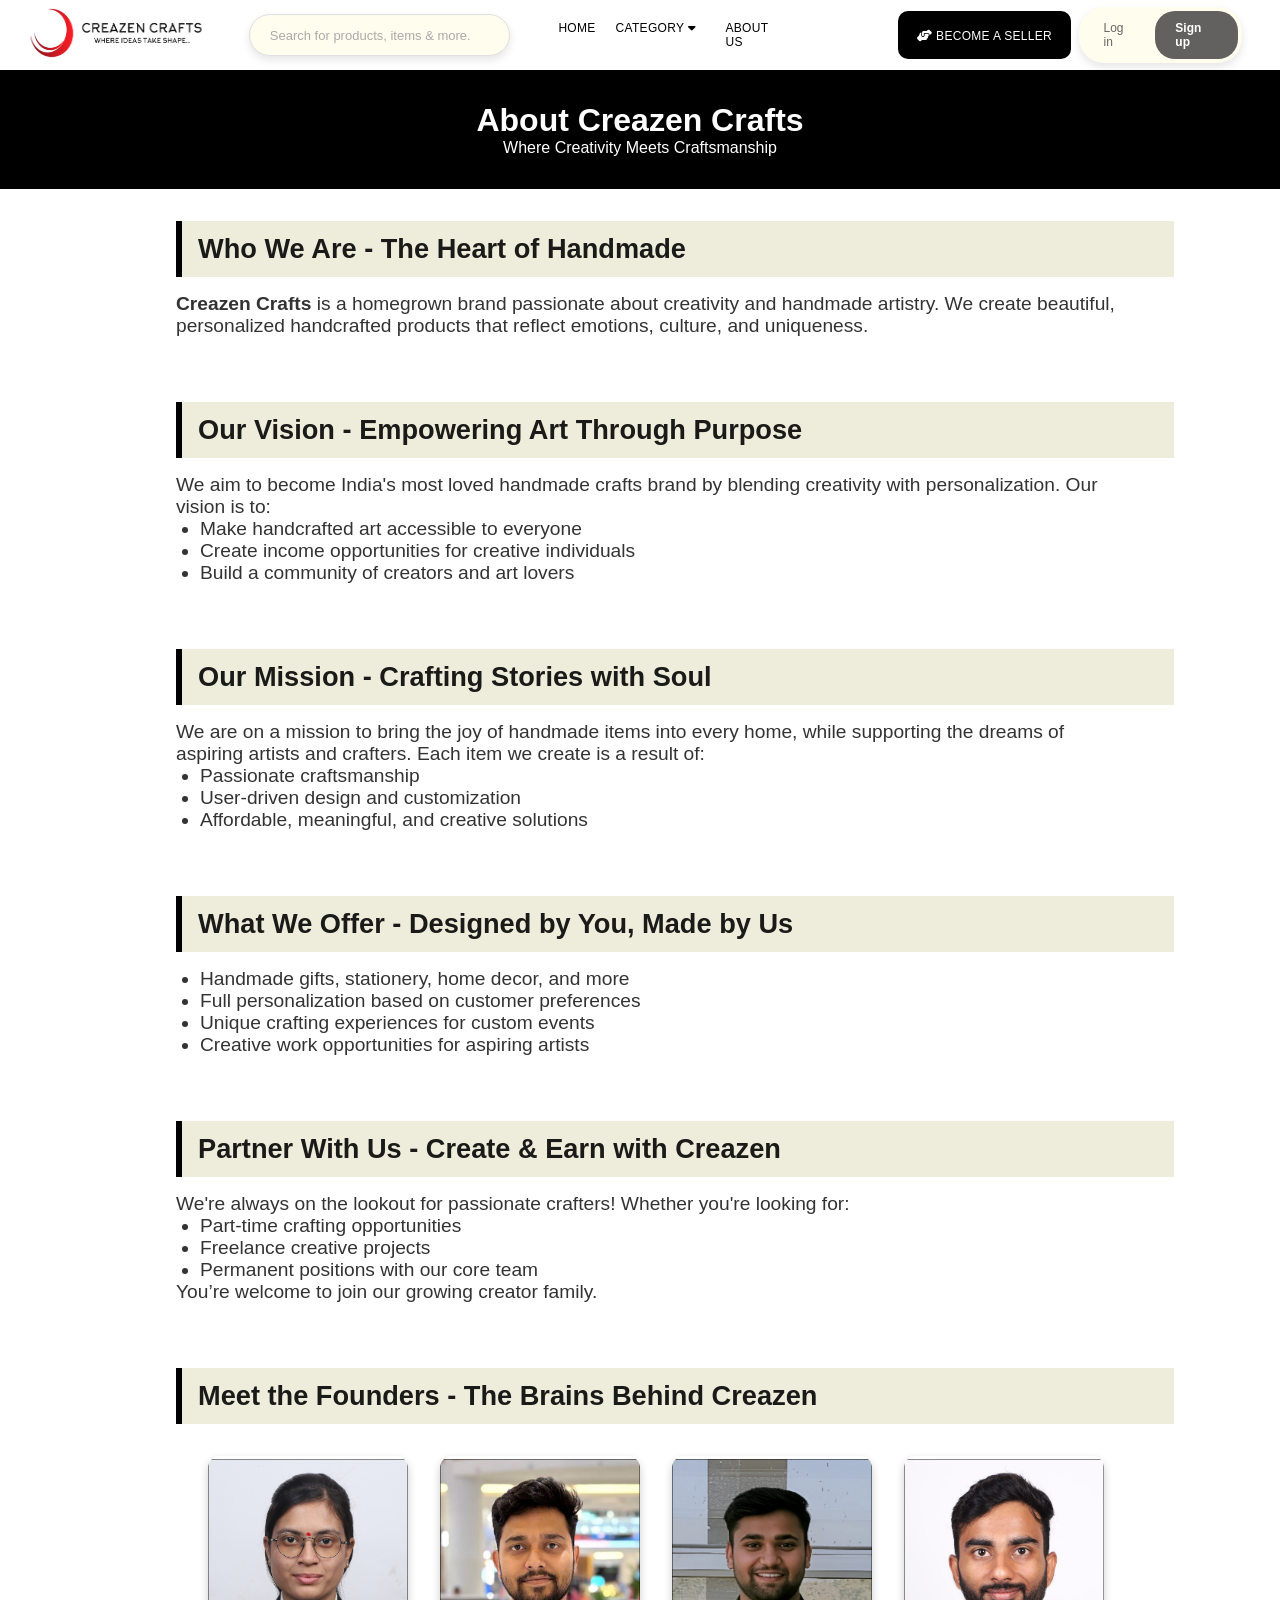
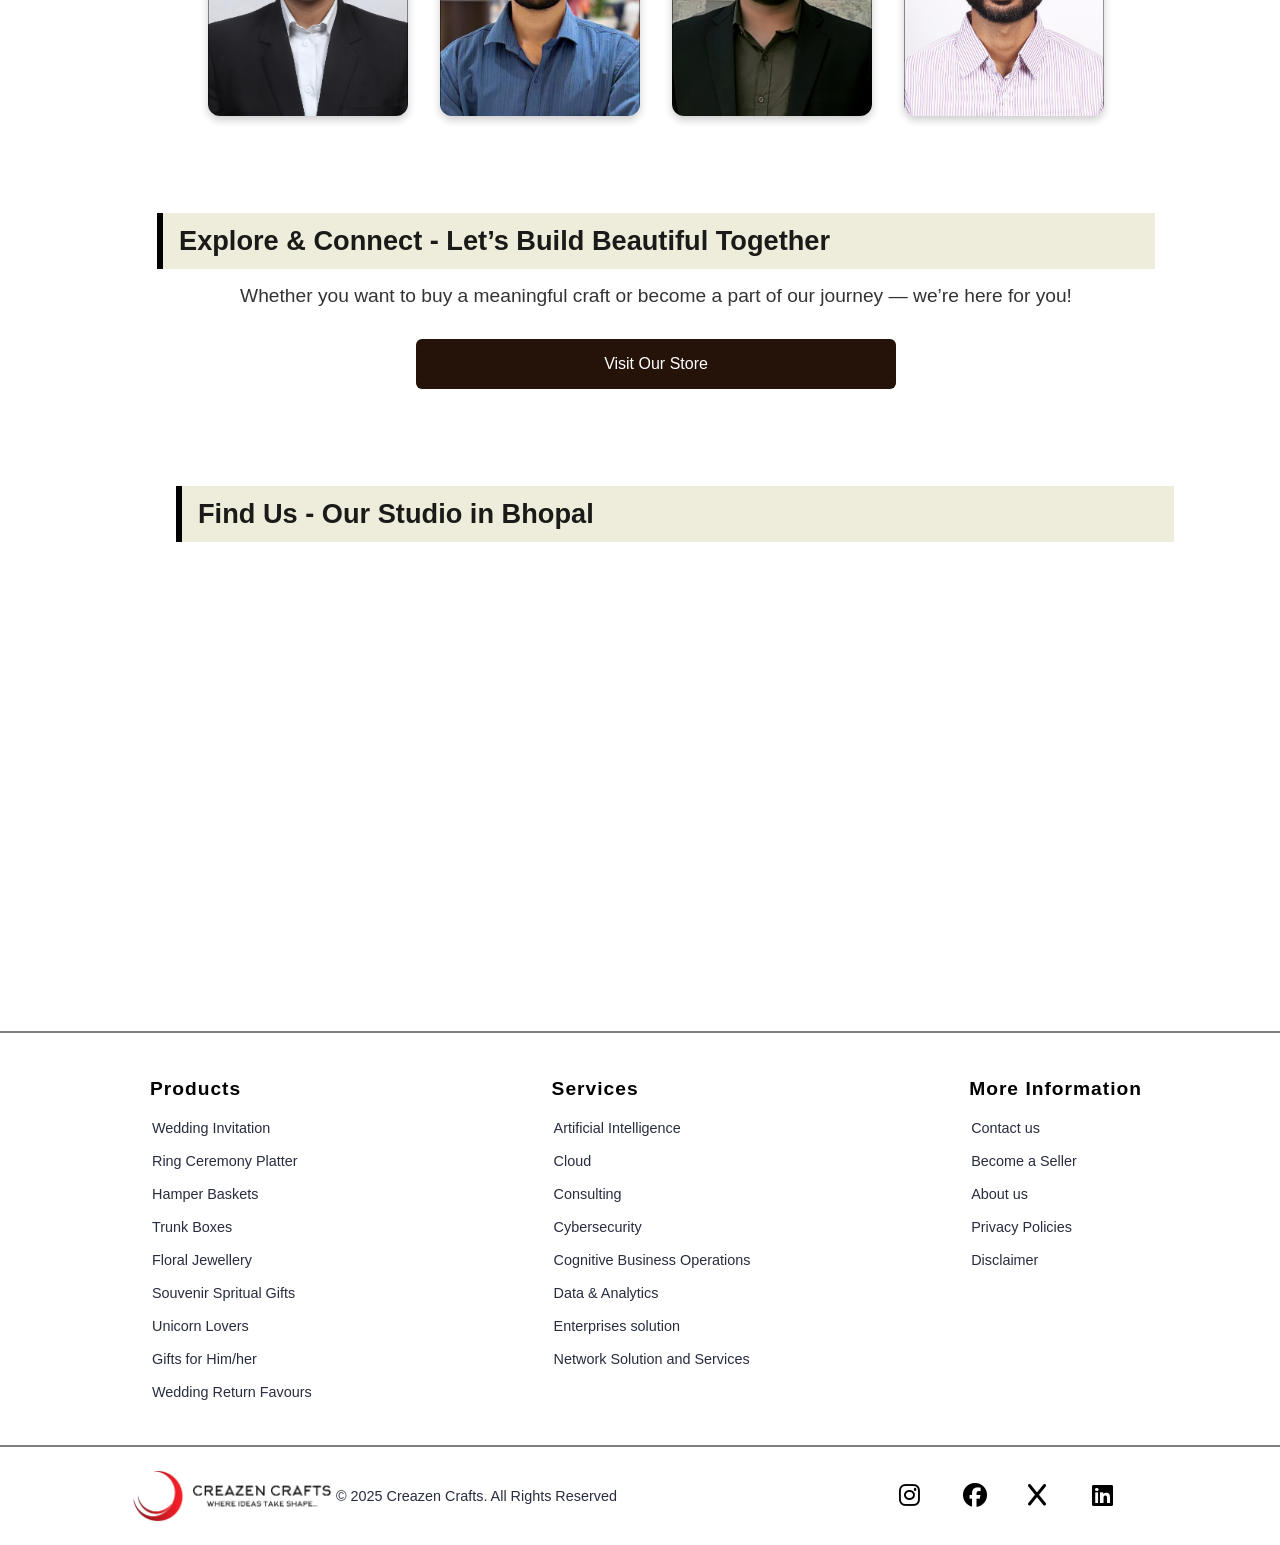
==== src/about-us.html @ 666686fa "footer-update-path-only" ====
<!DOCTYPE html>
<html lang="en">
  <head>
    <meta charset="UTF-8" />
    <meta name="viewport" content="width=device-width, initial-scale=1.0" />
    <title>About Us - Creazen Crafts</title>
    <link rel="icon" type="./image/x-icon"
      href="../assets/icons/favicon-main.ico" />

    <!-- Open-graph properties -->
    <meta property="og:url" content="https://creazencrafts.vercel.app/" />
    <meta property="og:type" content="website" />
    <meta property="og:title"
      content="A Universe of Colors, Textures, and Creativity!" />
    <meta property="og:description"
      content="Explore a world of creativity with Creazen Crafts! Discover unique handmade crafts, 
  DIY inspirations, and artistic designs that bring imagination to reality. Join us in crafting joy and creativity every day!" />
    <meta property="og:image" content="https://creazencrafts.vercel.app/assets/images/logos/creazen-parent-logo.png" />
    <meta property="og:image:width" content="200" />
    <meta property="og:image:height" content="200" />
    <!--End Open-graph properties -->

    <link rel="stylesheet" href="https://cdnjs.cloudflare.com/ajax/libs/font-awesome/6.7.1/css/all.min.css">

    <link rel="stylesheet" href="../assets/css/global.css">
    <link rel="stylesheet" href="../assets/css/index.css">
    <link rel="stylesheet" href="../assets/css/about.css">
  </head>
  <body>
    <header class="header-index">
      <nav>
          <div class="logo-seach">
              <div class="logo"><a href="../index.html"><img
                          src="../assets/images/logos/creazen-parent-logo.png"
                          alt="creazen-logo"></a> </div>
              <div class="search-bar-container">
                  <input type="text" class="search-input"
                      placeholder="Search for products, items & more...">
                  <button class="search-button">
                      <span class="search-icon"><i
                              class="fa fa-solid fa-magnifying-glass"></i></span>
                  </button>
              </div>
              <div class="menu">
                  <nav class="navbar">
                      <ul>
                          <li><a href="../index.html">Home</a></li>
                          <li class="dropdown">
                              <a href="#" class="category">
                                  Category
                                  <i class="fa-solid fa-caret-down c-down"></i>
                                  <i class="fa-solid fa-caret-up c-up"></i>
                              </a>
                              <div class="dropdown-menu">
                                  <a href="#">Wedding Invitation</a>
                                  <a href="#">Ring Ceremony Platter</a>
                                  <a href="#">Hamper Baskets</a>
                                  <a href="#">Trunk Boxes</a>
                                  <a href="#">Floral Jewellery</a>
                                  <a href="#">Souvenir Spiritual Gifts</a>
                                  <a href="#">Unicorn Lovers</a>
                                  <a href="#">Gifts for Him/Her</a>
                                  <a href="#">Wedding Return Favours</a>
                              </div>
                          </li>
                          <li><a href="../src/about-us.html" class="about-us">
                              About Us</a></li>
                      </ul>
                  </nav>                      
              </div>
          </div>
          <div class="seller-btn">
              <a href="./src/become-partner.html" class="become-seller"><i
                      class="fa-solid fa-handshake-angle"></i><span>
                      Become a Seller</span></a>
          </div>
          <!-- <div class="credential">
  <a href="./src/about.html" class="become-seller"><i class="fa-solid fa-user-tie fa-xl"></i>Account</a>
</div> -->
          <div class="toggle-container">
              <div class="toggle-bar">
                  <a href="./src/login.html" class="log-in">Log in</a>
                  <a href="./src/signup.html" class="sign-up active">Sign
                      up</a>
              </div>
          </div>
      </nav>
  </header>


    <div class="header-c">
      <h1>About Creazen Crafts</h1>
      <p>Where Creativity Meets Craftsmanship</p>
    </div>

    <section>
      <div class="content">
        <h2>Who We Are - The Heart of Handmade</h2>
        <p><strong>Creazen Crafts</strong> is a homegrown brand passionate about
          creativity and handmade artistry. We create beautiful, personalized
          handcrafted products that reflect emotions, culture, and
          uniqueness.</p>
      </div>
    </section>

    <section>
      <div class="content">
        <h2>Our Vision - Empowering Art Through Purpose</h2>
        <p>We aim to become India's most loved handmade crafts brand by blending
          creativity with personalization. Our vision is to:</p>
        <ul>
          <li>Make handcrafted art accessible to everyone</li>
          <li>Create income opportunities for creative individuals</li>
          <li>Build a community of creators and art lovers</li>
        </ul>
      </div>
    </section>

    <section>
      <div class="content">
        <h2>Our Mission - Crafting Stories with Soul</h2>
        <p>We are on a mission to bring the joy of handmade items into every
          home, while supporting the dreams of aspiring artists and crafters.
          Each item we create is a result of:</p>
        <ul>
          <li>Passionate craftsmanship</li>
          <li>User-driven design and customization</li>
          <li>Affordable, meaningful, and creative solutions</li>
        </ul>
      </div>
    </section>

    <section>
      <div class="content">
        <h2>What We Offer - Designed by You, Made by Us</h2>
        <ul>
          <li>Handmade gifts, stationery, home decor, and more</li>
          <li>Full personalization based on customer preferences</li>
          <li>Unique crafting experiences for custom events</li>
          <li>Creative work opportunities for aspiring artists</li>
        </ul>
      </div>
    </section>

    <section>
      <div class="content">
        <h2>Partner With Us - Create & Earn with Creazen</h2>
        <p>We're always on the lookout for passionate crafters! Whether you're
          looking for:</p>
        <ul>
          <li>Part-time crafting opportunities</li>
          <li>Freelance creative projects</li>
          <li>Permanent positions with our core team</li>
        </ul>
        <p>You’re welcome to join our growing creator family.</p>
      </div>
    </section>

    <section>
      <div class="content">
        <h2>Meet the Founders - The Brains Behind Creazen</h2>
        <div class="team">
          <div class="member">
            <img src="../assets/images/logos/owner-1.jpg" alt="Megha" />
            <div class="member-info">
              <h3>Megha Chourasiya</h3>
              <p>Founder & Creative Visionary</p>
            </div>
          </div>
          <div class="member">
            <img src="../assets/images/logos/owner-4.jpg" alt="Gourav" />
            <div class="member-info">
              <h3>Kumar Gourav</h3>
              <p>Marketing & Operations Head</p>
            </div>
          </div>
          <div class="member">
            <img src="../assets/images/logos/owner-3.jpg" alt="Harsh" />
            <div class="member-info">
              <h3>Harsh Kumar</h3>
              <p>Strategic Growth & Partnerships</p>
            </div>
          </div>
          <div class="member">
            <img src="../assets/images/logos/owner-2.jpg" alt="Krishna" />
            <div class="member-info">
              <h3>Krishna K. Gupta</h3>
              <p>Design & Aesthetic Expert</p>
            </div>
          </div>
        </div>
      </div>
    </section>

    <section>
      <div class="content cta">
        <h2>Explore & Connect - Let’s Build Beautiful Together</h2>
        <p>Whether you want to buy a meaningful craft or become a part of our
          journey — we’re here for you!</p>
        <button onclick="redirectToShop()">Visit Our Store</button>
      </div>
    </section>

    <section>
      <div class="content">
        <h2>Find Us - Our Studio in Bhopal</h2>
        <div class="map">
          <iframe
            src="https://www.google.com/maps/embed?pb=!1m18!1m12!1m3!1d7322.288269336392!2d77.41261508846478!3d23.25993310000001!2m3!1f0!2f0!3f0!3m2!1i1024!2i768!4f13.1!3m3!1m2!1s0x397c4267e84cfb3d%3A0x48d5f1f315c2283f!2sBhopal%2C%20Madhya%20Pradesh!5e0!3m2!1sen!2sin!4v1617171181077!5m2!1sen!2sin"
            allowfullscreen
            loading="lazy"
            referrerpolicy="no-referrer-when-downgrade"></iframe>
        </div>
      </div>
    </section>

    <!-- -------------Section:5-Footer----------- -->
    <!-- footer -->
    <footer id="Footer">
      <div id="footer-middle-line"></div>
      <div class="footer-container">
        <div class="footer-more-info-container">
          <div class="more-info-list-item">
            <h2>Products</h2>
            <ul>
              <a href="#">
                <li>Wedding Invitation</li>
              </a>
              <a href="#">
                <li>Ring Ceremony Platter</li>
              </a>
              <a href="#">
                <li>Hamper Baskets</li>
              </a>
              <a href="#">
                <li>Trunk Boxes</li>
              </a>
              <a href="#">
                <li>Floral Jewellery</li>
              </a>
              <a href="#">
                <li>Souvenir Spritual Gifts</li>
              </a>
              <a href="#">
                <li>Unicorn Lovers</li>
              </a>
              <a href="#">
                <li>Gifts for Him/her</li>
              </a>
              <a href="#">
                <li>Wedding Return Favours</li>
              </a>
            </ul>
          </div>

          <div class="more-info-list-item">
            <h2>Services</h2>
            <ul>
              <a href="#">
                <li>Artificial Intelligence</li>
              </a>
              <a href="#">
                <li>Cloud</li>
              </a>
              <a href="#">
                <li>Consulting</li>
              </a>
              <a href="#">
                <li>Cybersecurity</li>
              </a>
              <a href="#">
                <li>Cognitive Business Operations</li>
              </a>
              <a href="#">
                <li>Data &amp; Analytics</li>
              </a>
              <a href="#">
                <li>Enterprises solution</li>
              </a>
              <a href="#">
                <li>Network Solution and Services</li>
              </a>
            </ul>
          </div>

          <div class="more-info-list-item">
            <h2>More Information</h2>
            <ul>
              <a href="./contact.html">
                <li>Contact us</li>
              </a>
              <a href="./become-partner.html">
                <li>Become a Seller</li>
              </a>
              <a href="./about-us.html">
                <li>About us </li>
              </a>
              <a href="./policy.html">
                <li>Privacy Policies</li>
              </a>
              <a href="#">
                <li>Disclaimer</li>
              </a>
            </ul>
          </div>
        </div>

        <div id="footer-middle-line"></div>

        <div class="footer-last-container">
          <div class="footer-last-content">
            <img src="../assets/images/logos/creazen-parent-logo-whitebg.png">
            <p> ©️ 2025 Creazen Crafts. All Rights Reserved</p>
          </div>

          <div class="social-icon-container">
            <a href="#"><span><i
                  class="fa-brands fa-instagram fa-xl"></i></span></a>
            <a href="#"><span><i
                  class="fa-brands fa-facebook fa-xl"></i></span></a>
            <a href="#"><span><i class="fa-brands fa-x fa-xl"></i></span></a>
            <a href="#"><span><i
                  class="fa-brands fa-linkedin fa-xl"></i></span></a>
          </div>
        </div>
      </div>
    </footer>

    <script src="../assets/js/index.js"></script>
    <script>
    document.getElementById('year').textContent = new Date().getFullYear();
    function redirectToShop() {
      alert("Redirecting to Creazen Crafts Store...");
      window.location.href = "https://creazencrafts.vercel.app/"; // Replace with real store link
    }
  </script>
  </body>
</html>
---- assets/css/global.css ----
/* ---------------------------------------------Footer-------------------------------------------------------- */

.footer-container {
  max-width: 100vw;
  background-color: white;
  display: flex;
  justify-content: center;
  align-items: center;
  flex-direction: column;
  font-family: Arial, sans-serif;
}

#footer-middle-line {
  min-width: 100%;
  height: 2px;
  background-color: gray;
  margin: 20px 0px;
}

.footer-more-info-container {
  margin: 25px 0;
  width: 80%;

  display: flex;
  align-items: baseline;
  justify-content: space-between;
  flex-wrap: wrap;
  font-family: Arial, sans-serif;
}

.more-info-list-item {
  min-width: 20%;
  color: black;
}

.more-info-list-item h2 {
  font-size: 1.2rem;
  letter-spacing: 1px;
}

.more-info-list-item ul {
  margin-top: 20px;
}

.more-info-list-item ul a {
  text-decoration: none;
}

.more-info-list-item ul li {
  list-style: none;
  font-size: 0.9rem;
  font-weight: 400;
  margin-top: 17px;
  color: #282c3f;
  cursor: pointer;
}

.footer-last-container {
  width: 80%;
  display: flex;
  align-items: center;
  justify-content: space-between;
  margin-bottom: 20px;
  flex-wrap: wrap;

}

.footer-last-content {
  min-width: 45%;
  display: flex;
  align-items: center;
  justify-content: space-between;

}

.footer-last-container img {
  width: 208px;
}

.footer-last-content p {
  color: #282c3f;
  font-size: 0.9rem;
  font-family: "Roboto", sans-serif;
  font-weight: 200;
  font-style: normal;

}

.footer-social-media-container a {
  text-decoration: none;
  color: #282c3f;
}

.social-icon-container span i {
  margin-right: 30px;
  width: 30px;
  color: black;
  cursor: pointer;
  transition: filter 0.1s ease-in;
}

.social-icon-container span img:hover {
  filter: drop-shadow(0px 0px 10px #282c3f);
}


/* --------Footer-End---------- */
---- assets/css/index.css ----
*{
  margin: 0;
  padding: 0;
}
body {
  background: #fff;
  font-family: Arial, sans-serif;
}

/* -----------------------------------header-------------------------------- */
.header-index{
  position:sticky;
  top: 0;
  left: 0;
  width: 100%;
  height:70px;
  box-shadow: 0 0 5px 0 rgba(0,0,0,.251);
  z-index: 90;
  background-color: white;
  display: flex;
  justify-content: center;
  align-items: center;
}
/* -------nav-bar---------- */
.header-index nav{
  margin: 0 2%;
  width: 99%;
  height: 80%;
  display: flex;
  justify-content: space-around;
  align-items: center;
}
.logo-seach{
  width: 85%;
  display: flex;
  align-items: center;
  justify-content:start;
  flex-direction:row;
  column-gap: 5%;
}

.logo img{
  height: 58px;
  width: 180px;
  cursor: pointer;
}

/* --------------search-bar------------- */
.search-bar-container {
  display: flex;
  align-items: center;
  overflow: hidden;
  background-color: #fffded;
  border: 1px solid #e0e0e0;
  border-radius: 25px;
  width: 30%;
  box-shadow: 0 4px 8px rgba(0, 0, 0, 0.1);
}
.search-bar-container:hover {
  box-shadow: 2px 2px 7px #9a9a9a;
}

.search-input {
  flex: 1;
  border: none;
  outline: none;
  font-size: 16px;
  color: #333;
  background: transparent;
  padding: 5px 40px 5px 20px;

}

.search-input::placeholder {
  color: #aaa;
  font-size: 13px;
}

.search-button {
  background-color: #827f7e;
  border: none;
  border-radius: 50%;
  width: 40px;
  height: 40px;
  display: flex;
  justify-content: center;
  align-items: center;
  cursor: pointer;
  transition: background-color 0.3s;
}
.search-button:hover {
  background-color: #e04e52;
}

.search-icon {
  color: #fff;
  font-size: 14px;
}

/* -----header-menu---- */
.menu{
  width: 30%;
  display: flex;
  justify-content: center;
  align-items: center;
  flex-direction:row;
  column-gap: 30px;
}
.menu a{
  font-size: 12px;
  font-weight: 500;
  letter-spacing: -1%;
  text-transform: uppercase;
  letter-spacing: 0.3px;
  cursor: pointer;
  padding: 27px 0;
  text-decoration: none;
  color: #282c3f;
}
.menu a:hover{
  color: #e04e52;
  border-bottom: 4px solid #f54e77 ;
} 
.menu div:hover{
  color: #e04e52;
  border-bottom: 4px solid #f54e77 ;
} 
/* -----------------menu-catagory------------- */
.menu div{
  font-size: 14px;
  font-weight: 500;
  letter-spacing: -1%;
  text-transform: uppercase;
  letter-spacing: 0.3px;
  cursor: pointer;
  padding: 27px 0;
  text-decoration: none;
  color: #282c3f;
}
.c-up{
  opacity: 0;
}
.category:hover{
  .c-down{
    display: none;
    opacity: 0;
  }
  .c-up{
    opacity: 1;
  }
}


/* -----------------drop-down-menu: (category)------------ */


.navbar ul {
  list-style: none;
  margin: 0;
  padding: 0;
  display: flex;
}

.navbar ul li {
  position: relative;
  margin-right: 20px;
}

.navbar ul li a {
  text-decoration: none;
  color: rgb(0, 0, 0);
  display: block;
}
.navbar ul li a {
  text-decoration: none;
  color: rgb(0, 0, 0);
}
.dropdown-menu {
  position: absolute;
  top: calc(100%+1%); /* 5% below navbar */
  left: 0;
  background-color: rgba(252, 249, 249, 0.836);
  padding: 10px 0;
  border-radius: 15px;
  box-shadow: 0px 4px 6px rgba(236, 144, 144, 0.705);
  opacity: 0;
  visibility: hidden;
  transition: opacity 0.3s ease, transform 0.3s ease;
  transform: translateY(10px);
  min-width: 250px;
}

.dropdown-menu a {
  display: block;
  color: white;
  padding: 10px 20px;
  white-space: nowrap;
  transition: background 0.3s ease;
}

.dropdown-menu a:hover {
  background-color: rgba(223, 223, 223, 0.1);
  border-bottom: none;
}

.dropdown:hover .dropdown-menu {
  opacity: 1;
  visibility: visible;
  transform: translateY(0);
}


/* ----------header-seller-btn-------- */
.seller-btn{
  width: 198px;
  padding: 15px 5px;
  margin: 0 8px;
  height: 33%;
  overflow: hidden;
  text-align: center;
  background-color: black;
  border-radius: 10px;
  column-gap: 0cap;
  transition: background-color 0.3s;
}
.seller-btn a{
  overflow: hidden;
  font-size: 12px;
  font-weight: 500;
  letter-spacing: 0.3px;
  text-transform: uppercase;
  cursor: pointer;
  padding: 27px 0;
  text-decoration: none;
  color: white;
  
  -webkit-transform: perspective(1px) translateZ(0);
  transform: perspective(2px) translateZ(0);
  -webkit-transition-duration: 0.3s;
  transition-duration: 0.3s;
  -webkit-transition-property: transform;
  transition-property: transform;
}
.seller-btn:hover, .seller-btn:focus, .seller-btn:active {
  background-color: #e04e52;
  -webkit-transform: scale(0.8);
  transform: scale(0.9);
}


/* ---------profile-credenials-------- */
/* .credential{
  width: 10%;
  display: flex;
  column-gap: 0px;
}
.credential a{
  font-size: 14px;
  font-weight: 500;
  letter-spacing: 0.3px;
  text-transform: uppercase;
  cursor: pointer;
  padding: 27px 0;
  text-decoration: none;
  color: #282c3f;
}
.credential a:hover{
  color: #e04e52;
  border-bottom: 4px solid #f54e77 ;
} */

/* ----------login/signup--------- */

.toggle-container {
  width: 16%;
  display: flex;
  justify-content: center;
  align-items: center;
  padding: 0px 0;
  margin-right: 1%;
}

.toggle-bar {
  display: flex;
  align-items: center;
  background-color: #fffded;
  border-radius: 25px;
  padding: 4px;
  box-shadow: 0 4px 8px rgba(0, 0, 0, 0.1);
}

.toggle-bar a {
  text-decoration: none;
  font-size: 12px;
  padding: 10px 20px;
  border-radius: 20px;
  transition: all 0.8s ease;
}

.log-in, .sign-up {
  color: #666;
  font-weight: 500;
}

.log-in.active, .sign-up.active {
  background-color: #636160;
  color: white;
  font-weight: 600;

}

/* Hover effect only for the active button */
.toggle-bar a.active:hover {
  background-color: #e04e52; /* Darker purple on hover for active state */
  color: white;
}

/* Remove hover effect for inactive buttons */
.toggle-bar a:not(.active):hover {
  color: #1b1b1b; /* No change for inactive buttons on hover */
  cursor: default; /* Optional: Change cursor to indicate no hover effect */
}

/* ----------Header-End----------- */


/* -----------------------------Section-1: --------------------------------------- */
.hero-banner-grid{
  margin: 0 0;
}
.swiper {
  width: 100%;
  height: 100%;
}
.swiper-slide {
  text-align: center;
  font-size: 18px;
  background: #fff;
  display: flex;
  justify-content: center;
  align-items: center;
}
.swiper-slide img {
  display: block;
  width: 100%;
  height: 100%;
  object-fit: cover;
}

/* ----------------------------Section-2: Video-Grid------------------------------ */

.video-section {
  margin-top: 0.1%;
  display: flex;
  flex-direction: column;
  justify-content: center;
  background-color: #f0f0f0;
}

.video-container {
  display: grid;
  grid-template-columns: repeat(2, 1fr);
  grid-gap: 0;
}

.video-wrapper {
  position: relative;
  width: 100%;
  height: 500px;
  overflow: hidden;
  transition: opacity .2s ease-in;
}

.video {
  width: 100%;
  height: 100%;
  object-fit: cover;
}

.overlay {
  width: 100%;
  height: 100%;
  position: absolute;
  display: flex;
  align-items: center;
  justify-content: center;
  flex-direction: column;
  z-index: 1;
  top: 0;
  gap: 20px;
  text-align: center;
}

.overlay .overlay-text {
  width: 60%;
  height: 0px;
  font-size: 1.4rem;
  color: white;
  letter-spacing: 1px;
  overflow: hidden;
  font-weight: 100;
  opacity: 0;
  margin-top: 5px;
  filter: drop-shadow(1px 1px 3px black);
  transition: height 0.25s ease-in, opacity 0.8s ease-in;
}

.overlay:hover .overlay-text {
  height: 100px;
  opacity: 1;
}

.overlay h1 {
  font-size: 2.8rem;
  color: white;
  font-family: 'Arial', sans-serif;
  padding-top: 60px;

  width: 70%;
  filter: drop-shadow(1px 1px 3px black);
}

.video-wrapper:nth-child(1) .overlay {
  background-color: rgba(5, 5, 5, 0.600);
}

.video-wrapper:nth-child(2) .overlay {
  background-color: rgba(5, 5, 5, 0.600);
}

.video-wrapper:nth-child(3) .overlay {
  background-color: rgba(5, 5, 5, 0.600);
}

.video-wrapper:nth-child(4) .overlay {
  background-color: rgba(5, 5, 5, 0.600);
}







/* ------------------------------Section-3: ------------------------------------- */


/* ------------------------------Section-4: Services--------  -------------------- */
.service-container {
  max-width: 100vw;
  max-height: auto;
  background-color: white;
  display: flex;
  align-items: center;
  justify-content: center;
  flex-direction: column;
  padding: 10px 20px;
}

.services-heading {
  padding: 20px 0px;
  width: 85%;
  display: flex;
  align-items: baseline;
  flex-direction: column;
  gap: 20px;
}

.service-container h1 {
  font-size: 2rem;
  color: black;
}

.service-container h2 {
  font-size: 1.3rem;
  color: rgb(0, 0, 0);
  font-weight: 500;
}

.service-container-content {
  width: 85%;
  margin: 30px auto;
  display: flex;
  align-items: center;
  justify-content: space-between;
  flex-wrap: wrap;
  row-gap: 50px;
  cursor: pointer;
}

.service-img-container {
  width: 270px;
  height: auto;
  position: relative;
  overflow: hidden;
  border-radius: 15px;
}

.service-img-container:hover img {
  transform: scale(1.2);
}

.service-img-container img {
  width: 100%;
  transition: transform 0.3s ease;
}

.service-overlay {
  width: 100%;
  height: 100%;
  position: absolute;
  z-index: 1;
  top: 0;
  display: flex;
  align-items: flex-end;
  font-size: 1.5rem;
  color: white;
  background: linear-gradient(rgba(39, 39, 39, 0.59), rgba(58, 58, 58, 0.47), rgba(0, 0, 0, 0.649), rgba(0, 0, 0, 0.805));
}

.service-img-container:hover .service-overlay {
  background: linear-gradient(rgba(39, 39, 39, 0.33), rgba(58, 58, 58, 0.204), rgba(0, 0, 0, 0.29), rgba(0, 0, 0, 0.323));
}

.service-overlay p {
  margin: 20px 20px;
}

















/* --------------------------Section: 6 -Banner---------------------------------- */

.banner-section {
  position: relative;
  width: 100%;
  height: 60vh;
  background-image: url('../images/page-imgages/12246.jpg');
  /* replace with your image path */
  background-size: cover;
  background-position: center;
  display: flex;
  align-items: center;
  justify-content: flex-start;
  color: white;
  text-align: left;
}

.banner-content {
  width: 100%;
  height: 100%;
  display: flex;
  align-items: flex-start;
  flex-direction: column;
  justify-content: center;
  padding-left: 60px;
  background: linear-gradient(100deg, black, rgba(0, 0, 0, 0.67), rgba(0, 0, 0, 0), rgba(0, 0, 0, 0));
}

.banner-content h1 {
  width: 36%;
  font-size: 2.4rem;
  margin-bottom: 30px;
}

.banner-content p {
  width: 50%;
  font-size: 1.5rem;
  margin-bottom: 30px;
  font-weight: 100;

}

.banner-content .btn {
  padding: 10px 20px;
  font-size: 0.9em;
  color: black;
  background-color: white;
  border: none;
  border-radius: 25px;
  text-transform: uppercase;
  cursor: pointer;
  transition: background-color 0.4s ease, transform 0.3s ease;
  display: inline-block;
}

.banner-content .btn:active {
  background-color: transparent;
  transform: scale(1.1);
  outline: 2px solid white;
  color: white;
}

.banner-content .btn:after {
  content: ' ➔';
  margin-left: 10px;
  transition: margin-left 0.3s ease;
}

.banner-content .btn:active:after {
  margin-left: 20px;
}


/* -----------------------Section:-Footer (in global.css)-------------------------- */
---- assets/css/about.css ----
*{
  margin: 0;
  padding: 0;
}

body {
  font-family: Arial, sans-serif;
  background-color: white;
  color: #333;
}

.header-c {
  background-color: #000000;
  padding: 2rem 1rem;
  color: white;
  text-align: center;
  animation: fadeInDown 1s ease;
}

section {
  width: 100%;
  padding: 2rem 1rem;
  background-color: rgb(255, 255, 255);
  border-bottom: 1px solid #ffffff;
  animation: fadeInUp 1s ease;
}

.content {
  max-width: 960px;
  margin: auto;
}

.content p {
  font-size: 1.2rem;
}

section h2 {
  width: 100%;
  background-color: #d8d4ab6c;
  color: #000000e3;
  padding: 0.75rem 1rem;
  border-left: 6px solid #000000;
  font-size: 1.7rem;
  margin-bottom: 1rem;
}

ul {
  margin-left: 1.5rem;
  font-size: 1.2rem;
}

.team {
  display: flex;
  gap: 2rem;
  flex-wrap: wrap;
  justify-content: center;
  margin-top: 2rem;
}

.member {
  position: relative;
  flex: 1 1 200px;
  max-width: 200px;
  height: 260px;
  border-radius: 12px;
  overflow: hidden;
  box-shadow: 0 4px 8px rgba(0, 0, 0, 0.2);
  transition: transform 0.3s ease;
}

.member:hover {
  transform: scale(1.05);
}

.member img {
  padding-top: 3.2px;
  width: 100%;
  height: 99%;
  object-fit: fit;
}

.member-info {
  position: absolute;
  bottom: 0;
  width: 100%;
  background: rgba(0, 0, 0, 0.75);
  color: white;
  text-align: center;
  padding: 0.5rem 0;
  opacity: 0;
  transition: opacity 0.3s ease;
}
.member-info p {
  font-size: 0.75rem;
}

.member:hover .member-info {
  opacity: 1;
}

.cta {
  margin-top: 2rem;
  display: flex;
  flex-direction: column;
  align-items: center;
  justify-content: center;
}

.cta button {
  width: 50%;
  background-color: #251209;
  color: white;
  padding: 1rem 1rem;
  border: none;
  border-radius: 6px;
  font-size: 1rem;
  margin:2rem ;
  cursor: pointer;
  transition: background 0.3s ease;
}

.cta button:hover {
  background-color: #d4676b;
}


.map {
  margin-top: 2rem;
  border-radius: 12px;
  overflow: hidden;
}

iframe {
  width: 100%;
  height: 400px;
  border: 0;
}

/* Animations */
@keyframes fadeInDown {
  from {
    opacity: 0;
    transform: translateY(-30px);
  }
  to {
    opacity: 1;
    transform: translateY(0);
  }
}

@keyframes fadeInUp {
  from {
    opacity: 0;
    transform: translateY(30px);
  }
  to {
    opacity: 1;
    transform: translateY(0);
  }
}

@media (max-width: 600px) {
  .team {
    flex-direction: column;
    align-items: center;
  }
}


/* --------footer--------- */
.more-info-list-item h2 {
  margin-left: 22px;
}
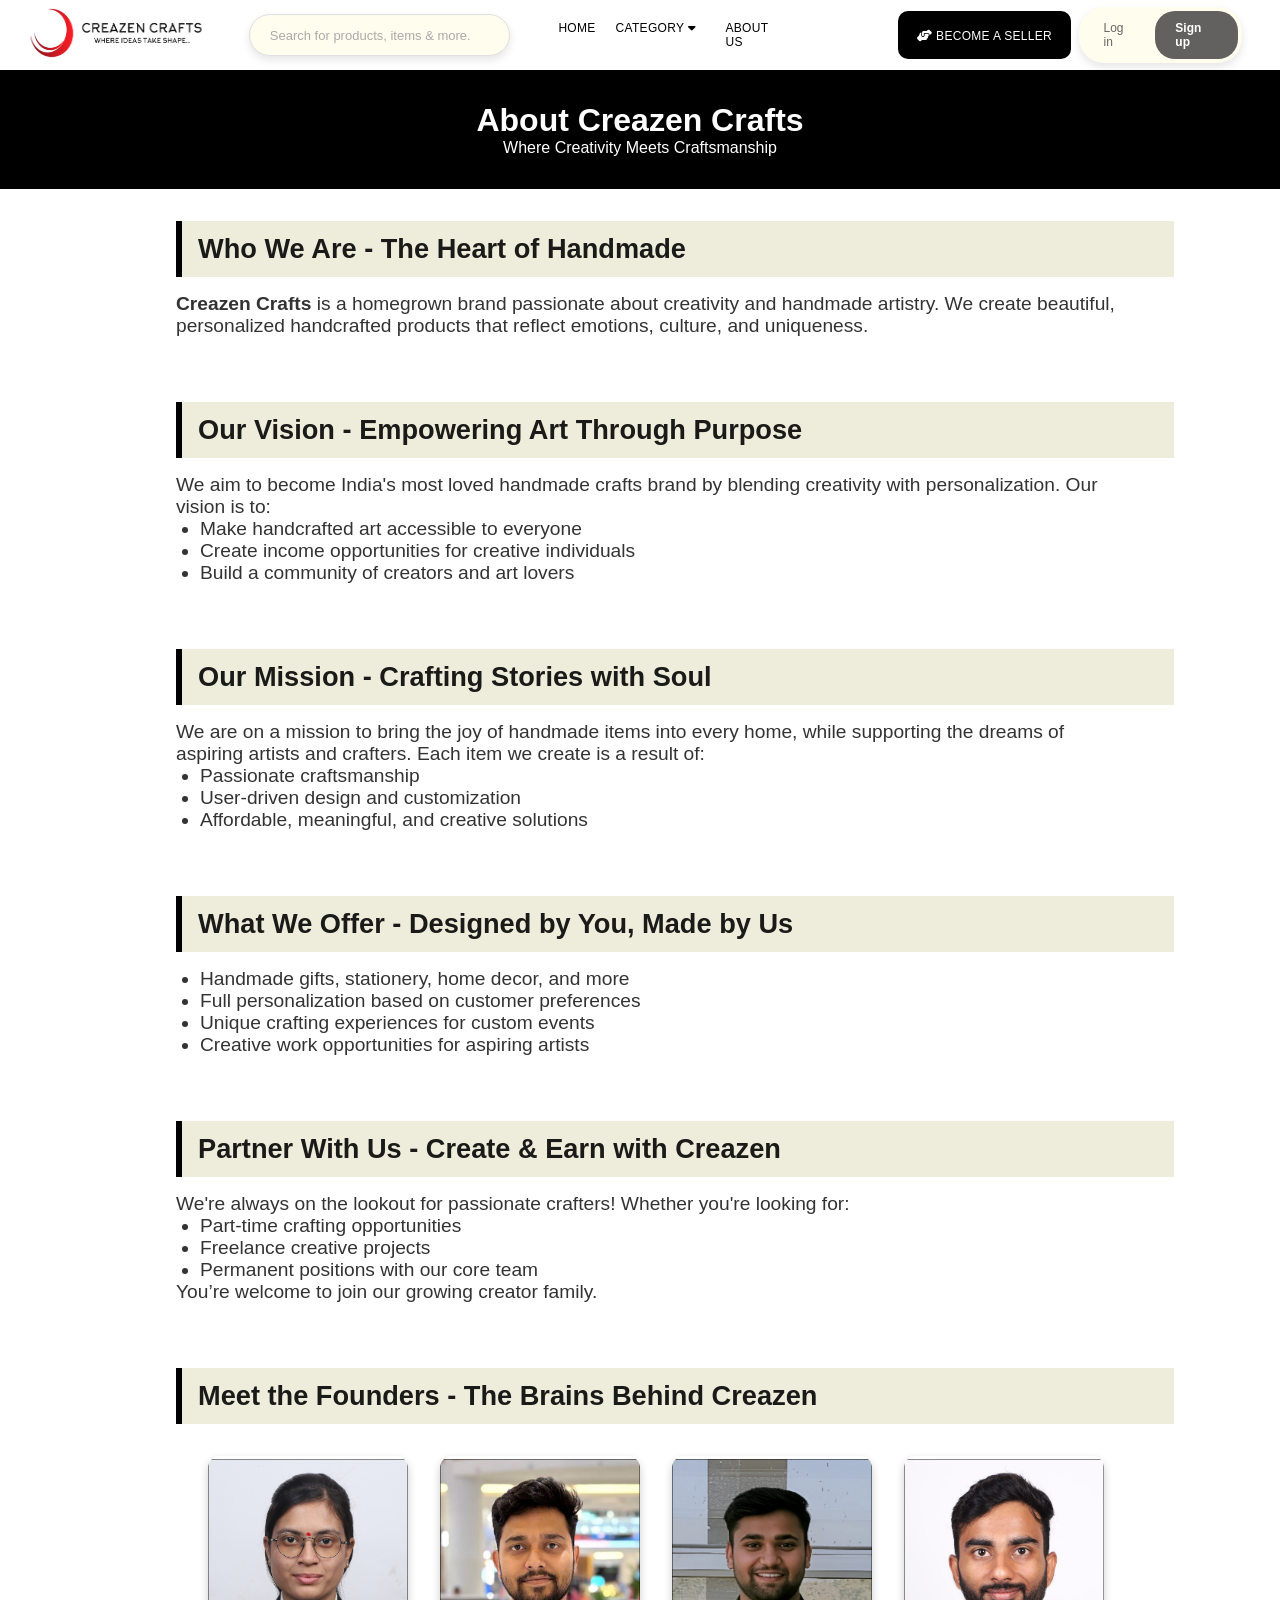
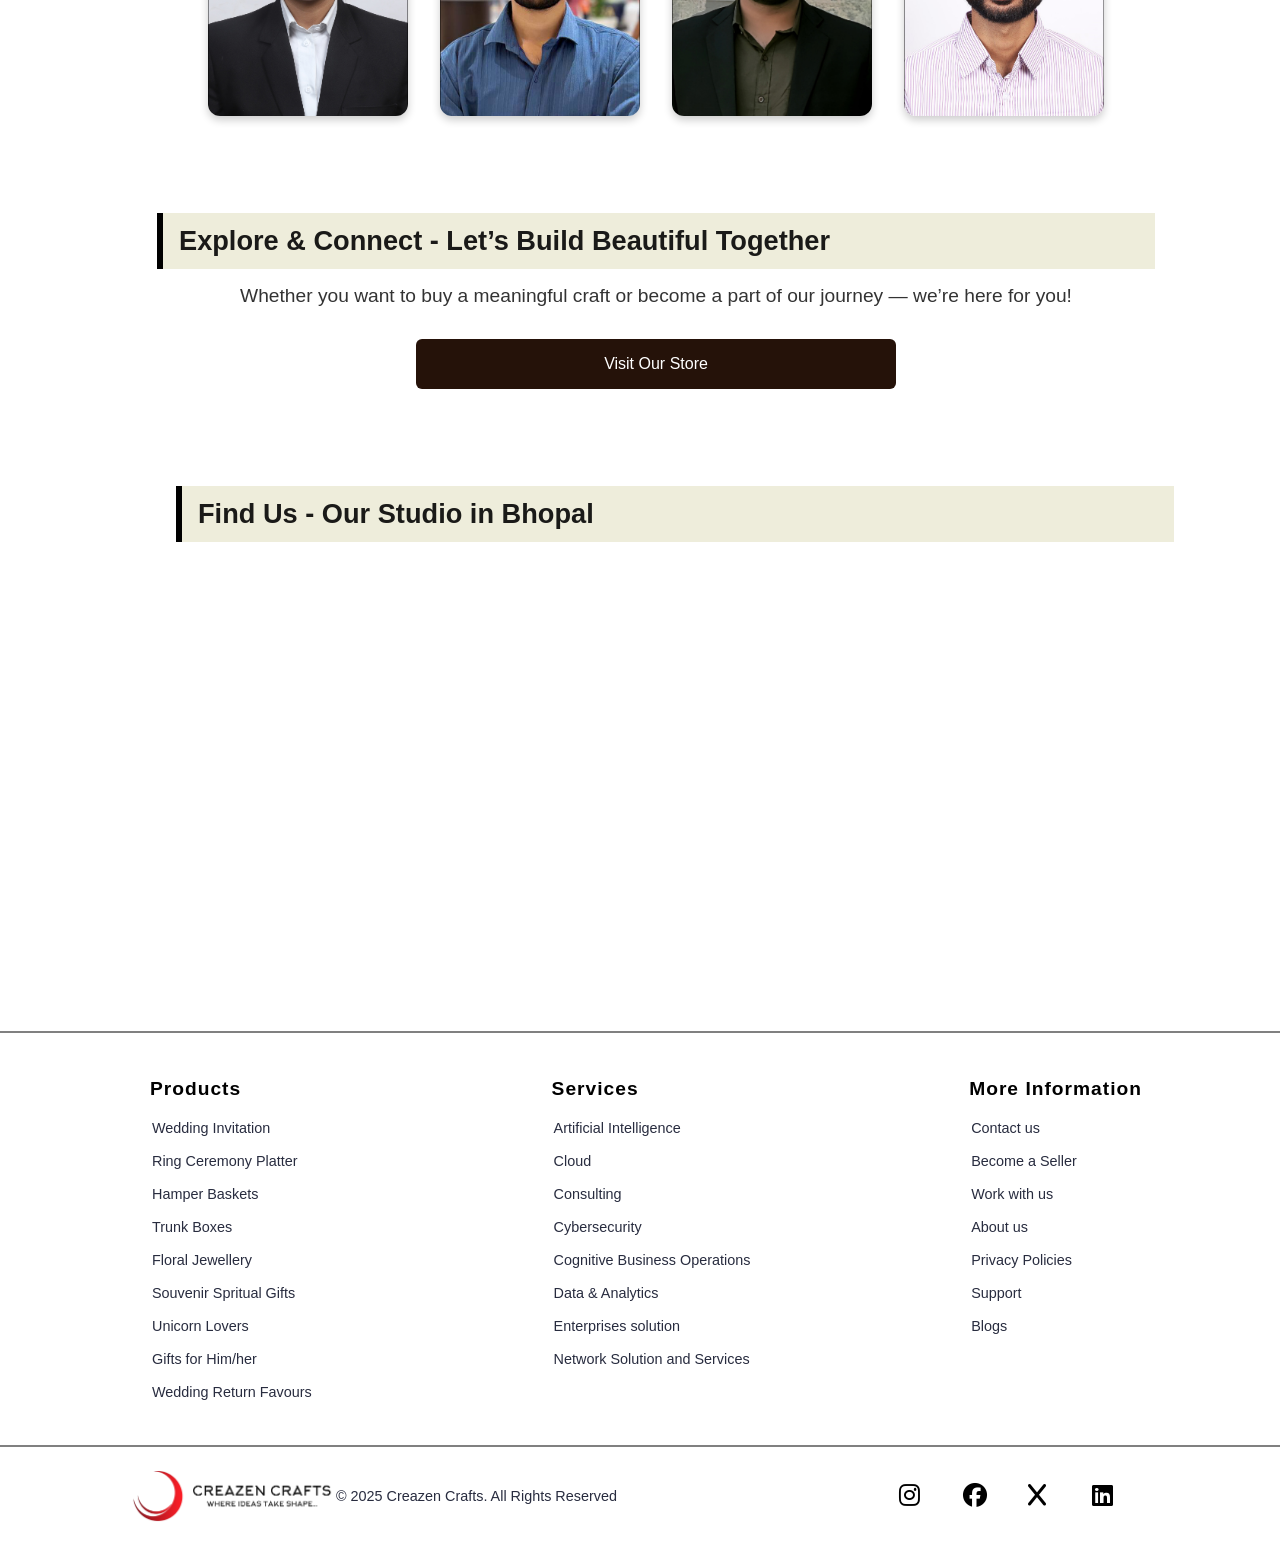
==== commit aea34584: "base-dev-meghna" ====
--- a/src/about-us.html
+++ b/src/about-us.html
@@ -286,23 +286,29 @@
           <div class="more-info-list-item">
             <h2>More Information</h2>
             <ul>
-              <a href="./contact.html">
-                <li>Contact us</li>
-              </a>
-              <a href="./become-partner.html">
-                <li>Become a Seller</li>
-              </a>
-              <a href="./about-us.html">
-                <li>About us </li>
-              </a>
-              <a href="./policy.html">
-                <li>Privacy Policies</li>
-              </a>
-              <a href="#">
-                <li>Disclaimer</li>
-              </a>
+                <a href="./src/contact.html">
+                    <li>Contact us</li>
+                </a>
+                <a href="./src/become-partner.html">
+                    <li>Become a Seller</li>
+                </a>
+                <a href="./src/career-with-creazen.html">
+                    <li>Work with us</li>
+                </a>
+                <a href="./src/about-us.html">
+                    <li>About us </li>
+                </a>
+                <a href="./src/policy.html">
+                    <li>Privacy Policies</li>
+                </a>
+                <a href="mailto: creazen@gmail.com">
+                    <li>Support</li>
+                </a>
+                <a href="#">
+                    <li>Blogs</li>
+                </a>
             </ul>
-          </div>
+        </div>
         </div>
 
         <div id="footer-middle-line"></div>
--- a/assets/css/index.css
+++ b/assets/css/index.css
@@ -513,7 +513,7 @@
   top: 0;
   display: flex;
   align-items: flex-end;
-  font-size: 1.5rem;
+  font-size: 1.2rem;
   color: white;
   background: linear-gradient(rgba(39, 39, 39, 0.59), rgba(58, 58, 58, 0.47), rgba(0, 0, 0, 0.649), rgba(0, 0, 0, 0.805));
 }
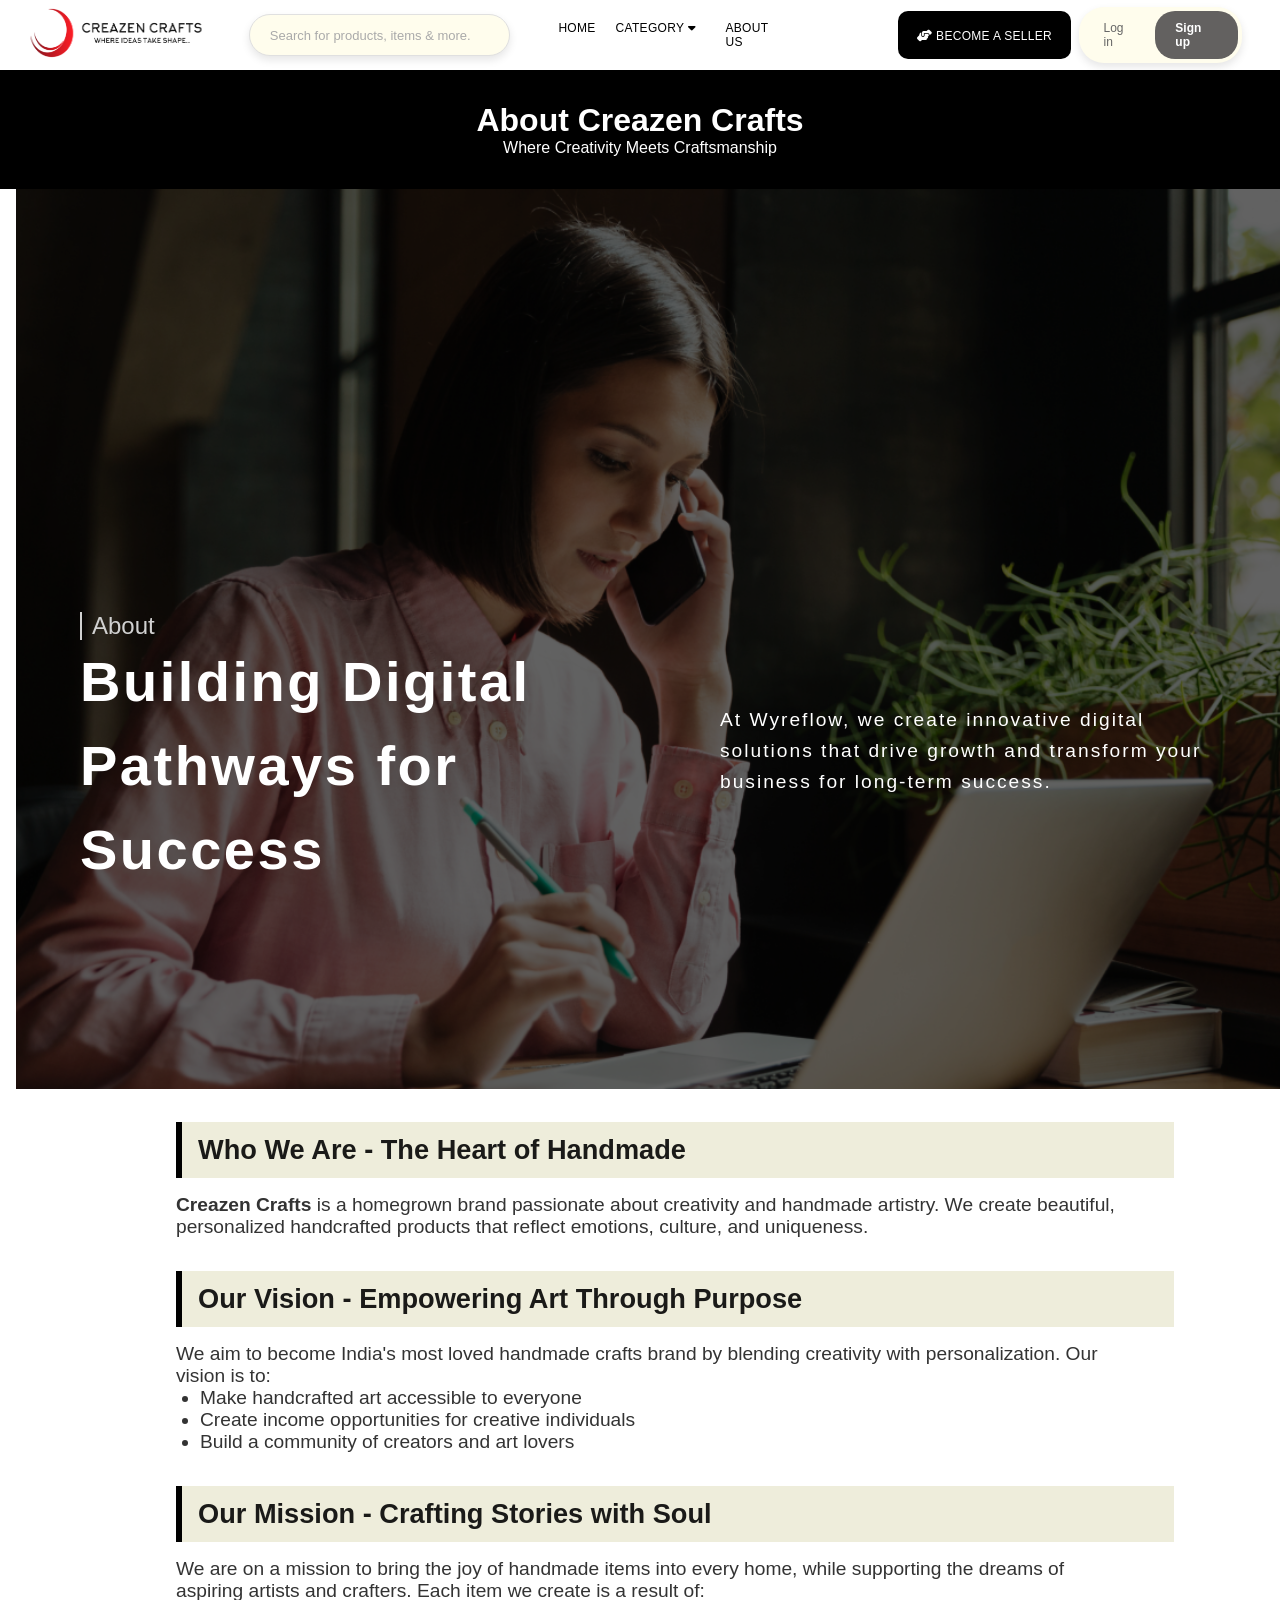
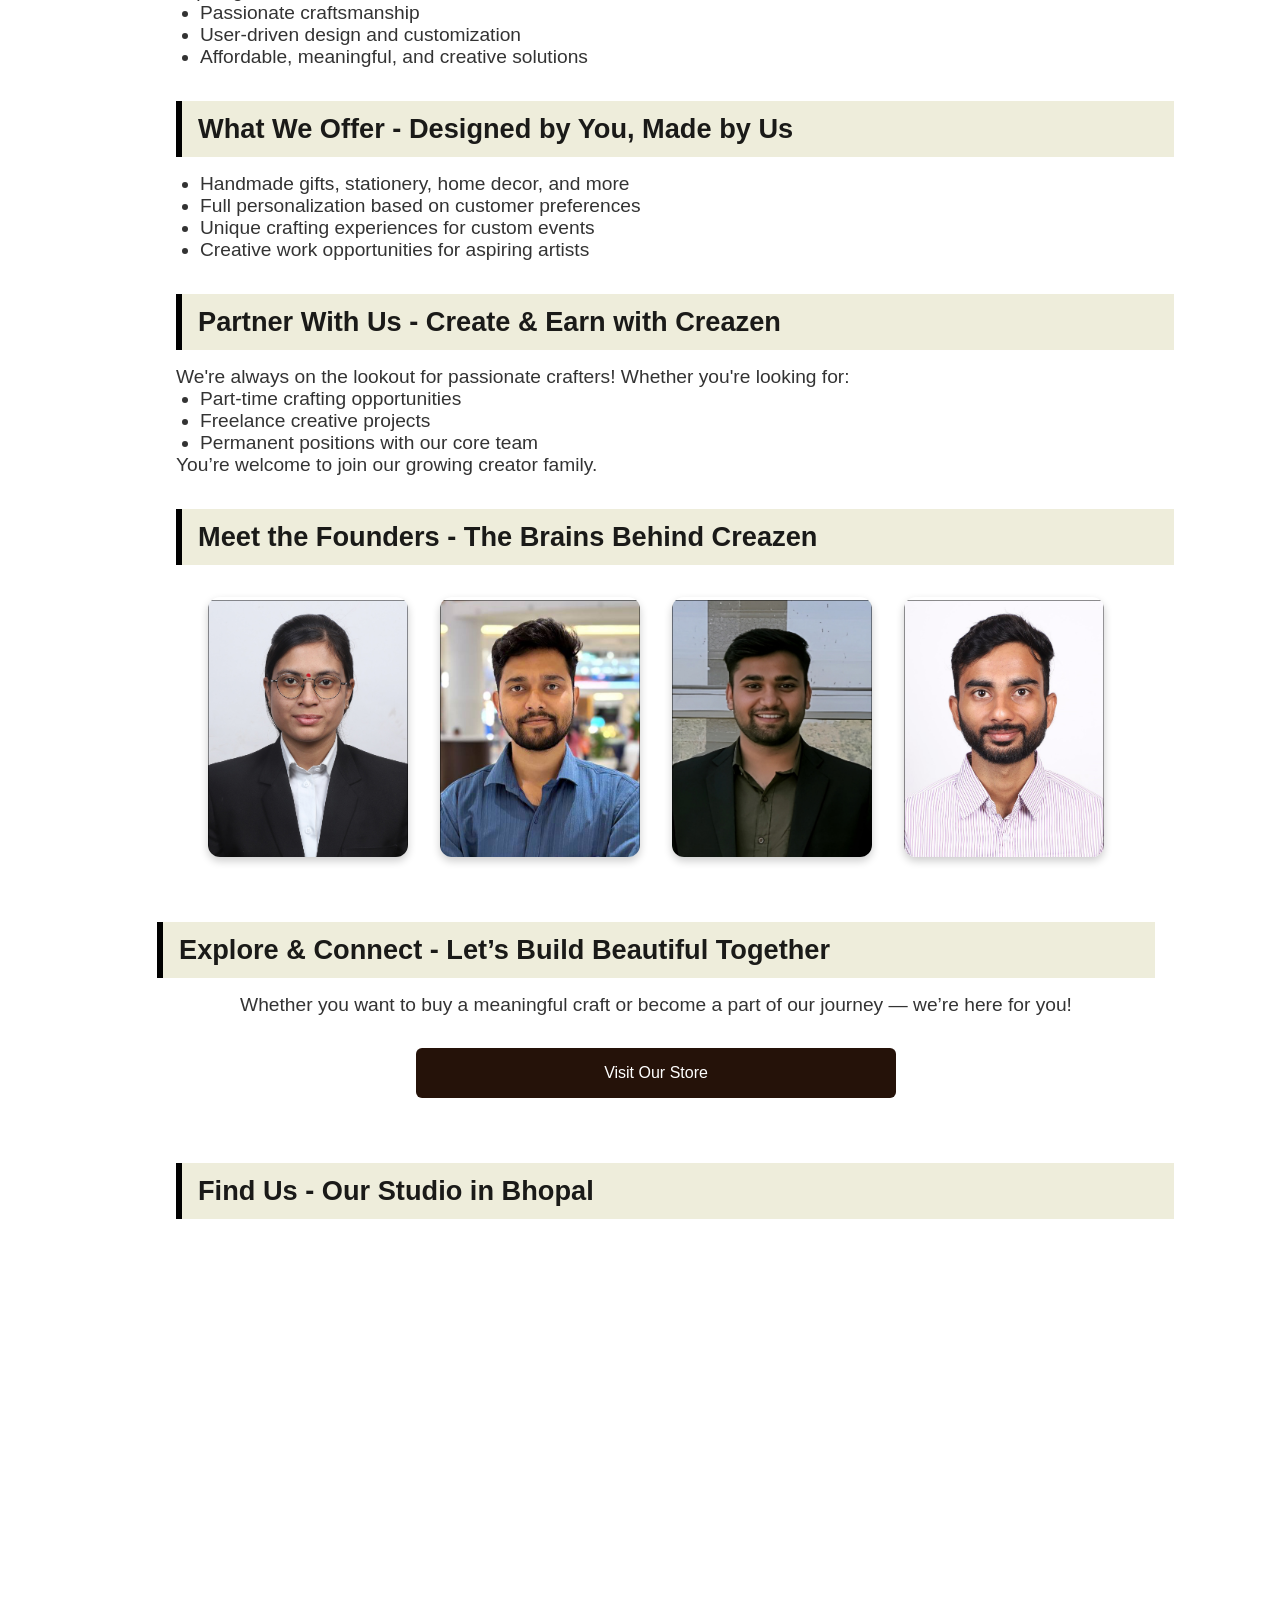
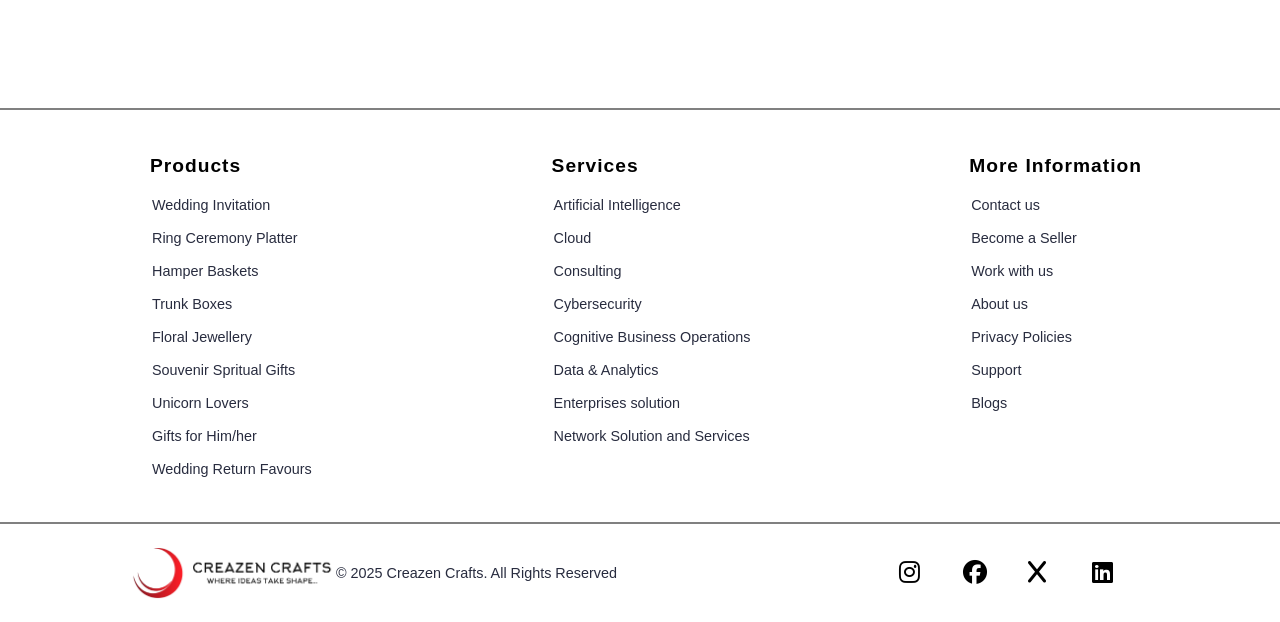
==== commit cdf8939f: "all-side-pages upadated." ====
--- a/src/about-us.html
+++ b/src/about-us.html
@@ -7,6 +7,7 @@
     <link rel="icon" type="./image/x-icon"
       href="../assets/icons/favicon-main.ico" />
 
+    <!-- Team: Megha Chourasiya | Krishna K. Gupta | Harshkumar Santoshkumar | Kumar Gourav  -->
     <!-- Open-graph properties -->
     <meta property="og:url" content="https://creazencrafts.vercel.app/" />
     <meta property="og:type" content="website" />
@@ -15,12 +16,14 @@
     <meta property="og:description"
       content="Explore a world of creativity with Creazen Crafts! Discover unique handmade crafts, 
   DIY inspirations, and artistic designs that bring imagination to reality. Join us in crafting joy and creativity every day!" />
-    <meta property="og:image" content="https://creazencrafts.vercel.app/assets/images/logos/creazen-parent-logo.png" />
+    <meta property="og:image"
+      content="https://creazencrafts.vercel.app/assets/images/logos/creazen-parent-logo.png" />
     <meta property="og:image:width" content="200" />
     <meta property="og:image:height" content="200" />
     <!--End Open-graph properties -->
 
-    <link rel="stylesheet" href="https://cdnjs.cloudflare.com/ajax/libs/font-awesome/6.7.1/css/all.min.css">
+    <link rel="stylesheet"
+      href="https://cdnjs.cloudflare.com/ajax/libs/font-awesome/6.7.1/css/all.min.css">
 
     <link rel="stylesheet" href="../assets/css/global.css">
     <link rel="stylesheet" href="../assets/css/index.css">
@@ -29,69 +32,88 @@
   <body>
     <header class="header-index">
       <nav>
-          <div class="logo-seach">
-              <div class="logo"><a href="../index.html"><img
-                          src="../assets/images/logos/creazen-parent-logo.png"
-                          alt="creazen-logo"></a> </div>
-              <div class="search-bar-container">
-                  <input type="text" class="search-input"
-                      placeholder="Search for products, items & more...">
-                  <button class="search-button">
-                      <span class="search-icon"><i
-                              class="fa fa-solid fa-magnifying-glass"></i></span>
-                  </button>
-              </div>
-              <div class="menu">
-                  <nav class="navbar">
-                      <ul>
-                          <li><a href="../index.html">Home</a></li>
-                          <li class="dropdown">
-                              <a href="#" class="category">
-                                  Category
-                                  <i class="fa-solid fa-caret-down c-down"></i>
-                                  <i class="fa-solid fa-caret-up c-up"></i>
-                              </a>
-                              <div class="dropdown-menu">
-                                  <a href="#">Wedding Invitation</a>
-                                  <a href="#">Ring Ceremony Platter</a>
-                                  <a href="#">Hamper Baskets</a>
-                                  <a href="#">Trunk Boxes</a>
-                                  <a href="#">Floral Jewellery</a>
-                                  <a href="#">Souvenir Spiritual Gifts</a>
-                                  <a href="#">Unicorn Lovers</a>
-                                  <a href="#">Gifts for Him/Her</a>
-                                  <a href="#">Wedding Return Favours</a>
-                              </div>
-                          </li>
-                          <li><a href="../src/about-us.html" class="about-us">
-                              About Us</a></li>
-                      </ul>
-                  </nav>                      
-              </div>
-          </div>
-          <div class="seller-btn">
-              <a href="./src/become-partner.html" class="become-seller"><i
-                      class="fa-solid fa-handshake-angle"></i><span>
-                      Become a Seller</span></a>
-          </div>
-          <!-- <div class="credential">
+        <div class="logo-seach">
+          <div class="logo"><a href="../index.html"><img
+                src="../assets/images/logos/creazen-parent-logo.png"
+                alt="creazen-logo"></a> </div>
+          <div class="search-bar-container">
+            <input type="text" class="search-input"
+              placeholder="Search for products, items & more...">
+            <button class="search-button">
+              <span class="search-icon"><i
+                  class="fa fa-solid fa-magnifying-glass"></i></span>
+            </button>
+          </div>
+          <div class="menu">
+            <nav class="navbar">
+              <ul>
+                <li><a href="../index.html">Home</a></li>
+                <li class="dropdown">
+                  <a href="#" class="category">
+                    Category
+                    <i class="fa-solid fa-caret-down c-down"></i>
+                    <i class="fa-solid fa-caret-up c-up"></i>
+                  </a>
+                  <div class="dropdown-menu">
+                    <a href="../src/catagory.html">Wedding Invitation</a>
+                    <a href="../src/catagory.html">Ring Ceremony Platter</a>
+                    <a href="../src/catagory.html">Hamper Baskets</a>
+                    <a href="../src/catagory.html">Trunk Boxes</a>
+                    <a href="../src/catagory.html">Floral Jewellery</a>
+                    <a href="../src/catagory.html">Souvenir Spiritual Gifts</a>
+                    <a href="../src/catagory.html">Unicorn Lovers</a>
+                    <a href="../src/catagory.html">Gifts for Him/Her</a>
+                    <a href="../src/catagory.html">Wedding Return Favours</a>
+                  </div>
+                </li>
+                <li><a href="../src/about-us.html" class="about-us">
+                    About Us</a></li>
+              </ul>
+            </nav>
+          </div>
+        </div>
+        <div class="seller-btn">
+          <a href="../src/become-partner.html" class="become-seller"><i
+              class="fa-solid fa-handshake-angle"></i><span>
+              Become a Seller</span></a>
+        </div>
+        <!-- <div class="credential">
   <a href="./src/about.html" class="become-seller"><i class="fa-solid fa-user-tie fa-xl"></i>Account</a>
 </div> -->
-          <div class="toggle-container">
-              <div class="toggle-bar">
-                  <a href="./src/login.html" class="log-in">Log in</a>
-                  <a href="./src/signup.html" class="sign-up active">Sign
-                      up</a>
-              </div>
-          </div>
+        <div class="toggle-container">
+          <div class="toggle-bar">
+            <a href="../src/post/login.html" class="log-in">Log in</a>
+            <a href="../src/post/signup.html" class="sign-up active">Sign
+              up</a>
+          </div>
+        </div>
       </nav>
-  </header>
-
+    </header>
 
     <div class="header-c">
       <h1>About Creazen Crafts</h1>
       <p>Where Creativity Meets Craftsmanship</p>
     </div>
+
+    <!-- section: Hero -->
+    <section id="About">
+      <div class="about-us-container">
+        <div class="about-us-container-content">
+          <div class="left-heading">
+            <p>About</p>
+
+            <h1>Building Digital Pathways for Success</h1>
+          </div>
+          <div class="right-subheading">
+            <h3>At Wyreflow, we create innovative digital solutions that drive
+              growth and transform your
+              business for long-term success.
+            </h3>
+
+          </div>
+        </div>
+      </div>
+    </section>
 
     <section>
       <div class="content">
@@ -286,29 +308,29 @@
           <div class="more-info-list-item">
             <h2>More Information</h2>
             <ul>
-                <a href="./src/contact.html">
-                    <li>Contact us</li>
-                </a>
-                <a href="./src/become-partner.html">
-                    <li>Become a Seller</li>
-                </a>
-                <a href="./src/career-with-creazen.html">
-                    <li>Work with us</li>
-                </a>
-                <a href="./src/about-us.html">
-                    <li>About us </li>
-                </a>
-                <a href="./src/policy.html">
-                    <li>Privacy Policies</li>
-                </a>
-                <a href="mailto: creazen@gmail.com">
-                    <li>Support</li>
-                </a>
-                <a href="#">
-                    <li>Blogs</li>
-                </a>
+              <a href="../src/contact.html">
+                <li>Contact us</li>
+              </a>
+              <a href="../src/become-partner.html">
+                <li>Become a Seller</li>
+              </a>
+              <a href="../src/career-with-creazen.html">
+                <li>Work with us</li>
+              </a>
+              <a href="../src/about-us.html">
+                <li>About us </li>
+              </a>
+              <a href="../src/policy.html">
+                <li>Privacy Policies</li>
+              </a>
+              <a href="mailto: creazen@gmail.com">
+                <li>Support</li>
+              </a>
+              <a href="#">
+                <li>Blogs</li>
+              </a>
             </ul>
-        </div>
+          </div>
         </div>
 
         <div id="footer-middle-line"></div>
--- a/assets/css/about.css
+++ b/assets/css/about.css
@@ -17,9 +17,193 @@
   animation: fadeInDown 1s ease;
 }
 
+
+.about-us-container {
+  width: 100vw;
+  height: 100vh;
+  position: relative;
+  overflow: hidden;
+  background-image: url("../images/page-imgages/about-homepage-final.png");
+  background-size: 1650px 920px;
+  background-position: center;
+  background-repeat: no-repeat;
+  animation: animateBack 10s forwards;
+  background-color: white;
+}
+
+@keyframes animateBack {
+  0% {
+
+      background-size: 1650px 920px;
+  }
+
+  50% {
+      background-size: 1720px 970px;
+  }
+
+  100% {
+      background-size: 1650px 920px;
+  }
+
+}
+
+.about-us-container-content {
+  position: relative;
+  z-index: 2;
+  width: 100vw;
+  height: 100%;
+  display: flex;
+  justify-content: space-around;
+  align-items: end;
+  color: white;
+  background-color: rgba(0, 0, 0, 0.612);
+  font-family: 'Satoshi', sans-serif;
+}
+
+.about-us-container-content .left-heading {
+  width: 40%;
+  height: 75%;
+  display: flex;
+  flex-direction: column;
+  align-items: baseline;
+  justify-content: center;
+}
+
+.about-us-container-content .left-heading p {
+  font-size: 1.5rem;
+  font-weight: 100;
+  color: #d1d1d1;
+  border-left: 2px solid #d1d1d1;
+  padding-left: 10px;
+  font-weight: lighter;
+}
+
+.about-us-container-content .right-subheading {
+  width: 40%;
+  height: 75%;
+  display: flex;
+  flex-direction: column;
+  align-items: baseline;
+}
+
+.about-us-container-content .left-heading h1 {
+  font-size: 3.5rem;
+  letter-spacing: 2.5px;
+  line-height: 1.5em;
+
+}
+
+
+
+.about-us-container-content .right-subheading h3 {
+  width: 95%;
+  font-size: 1.2rem;
+  line-height: 1.6em;
+  letter-spacing: 2px;
+  font-weight: 100;
+  color: #ffffff;
+}
+
+.about-us-container-content .right-subheading a {
+  font-family: 'Satoshi', sans-serif;
+  text-decoration: none;
+  color: white;
+  font-size: 1.3rem;
+  font-weight: 600;
+  letter-spacing: 1.2px;
+}
+
+.about-us-container-content .right-subheading {
+  display: flex;
+  align-items: baseline;
+  justify-content: center;
+  flex-direction: column;
+  gap: 40px;
+}
+
+
+@media (max-width: 768px) {
+
+  .about-us-container-content {
+      flex-direction: column;
+      padding: 20px;
+  }
+
+  .about-us-container-content .left-heading {
+      width: 100%;
+  }
+
+  .about-us-container-content .right-subheading {
+      width: 100%;
+  }
+
+  .about-us-container-content h1 {
+      font-size: 40px;
+      width: 100%;
+  }
+
+  .about-us-container-content div h3 {
+      font-size: 16px;
+      width: 80vw;
+  }
+
+  .header-logo img {
+      width: 150px;
+  }
+
+  #navbar-list-item {
+      flex-direction: column;
+  }
+
+  #navbar-list-item li {
+      margin-right: 0;
+      margin-bottom: 20px;
+  }
+}
+
+@media (max-width: 576px) {
+  .about-us-container-content {
+      flex-direction: column;
+      justify-content: flex-end;
+  }
+
+  .about-us-container-content .left-heading {
+      width: 100%;
+      height: 30%;
+  }
+
+  .about-us-container-content .left-heading p {
+      font-size: 0.9rem;
+      padding-left: 5px;
+  }
+
+  .about-us-container-content .left-heading h1 {
+      font-size: 2.35rem;
+      filter: drop-shadow(0px 0px 10px black);
+  }
+
+  .about-us-container-content .right-subheading {
+      width: 100%;
+      height: 35%;
+      justify-content: flex-start;
+      gap: 25px;
+  }
+
+  .about-us-container-content .right-subheading h3 {
+      width: 90%;
+      font-size: 1rem;
+      filter: drop-shadow(0px 0px 3px black);
+  }
+
+}
+
+
+
+
+/* ------general---------- */
 section {
   width: 100%;
-  padding: 2rem 1rem;
+  padding: 0rem 1rem 2rem 1rem;
   background-color: rgb(255, 255, 255);
   border-bottom: 1px solid #ffffff;
   animation: fadeInUp 1s ease;
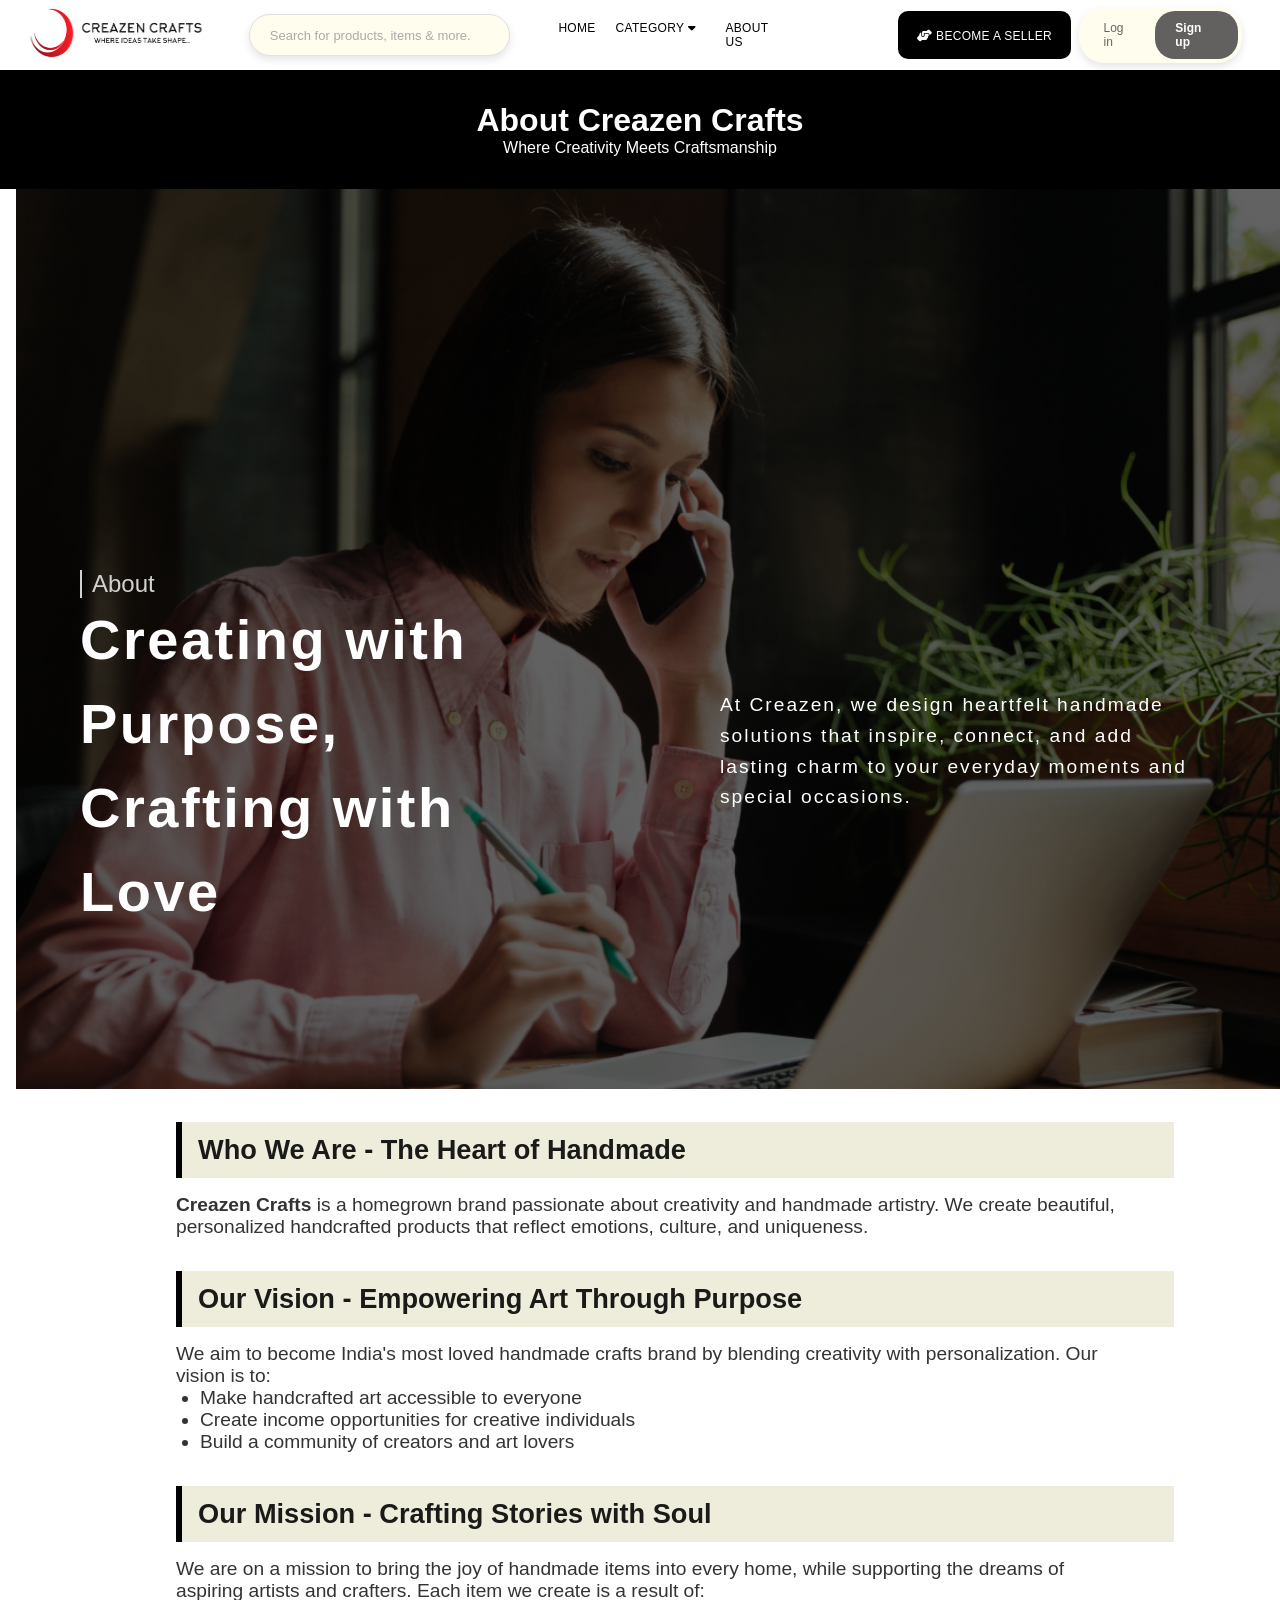
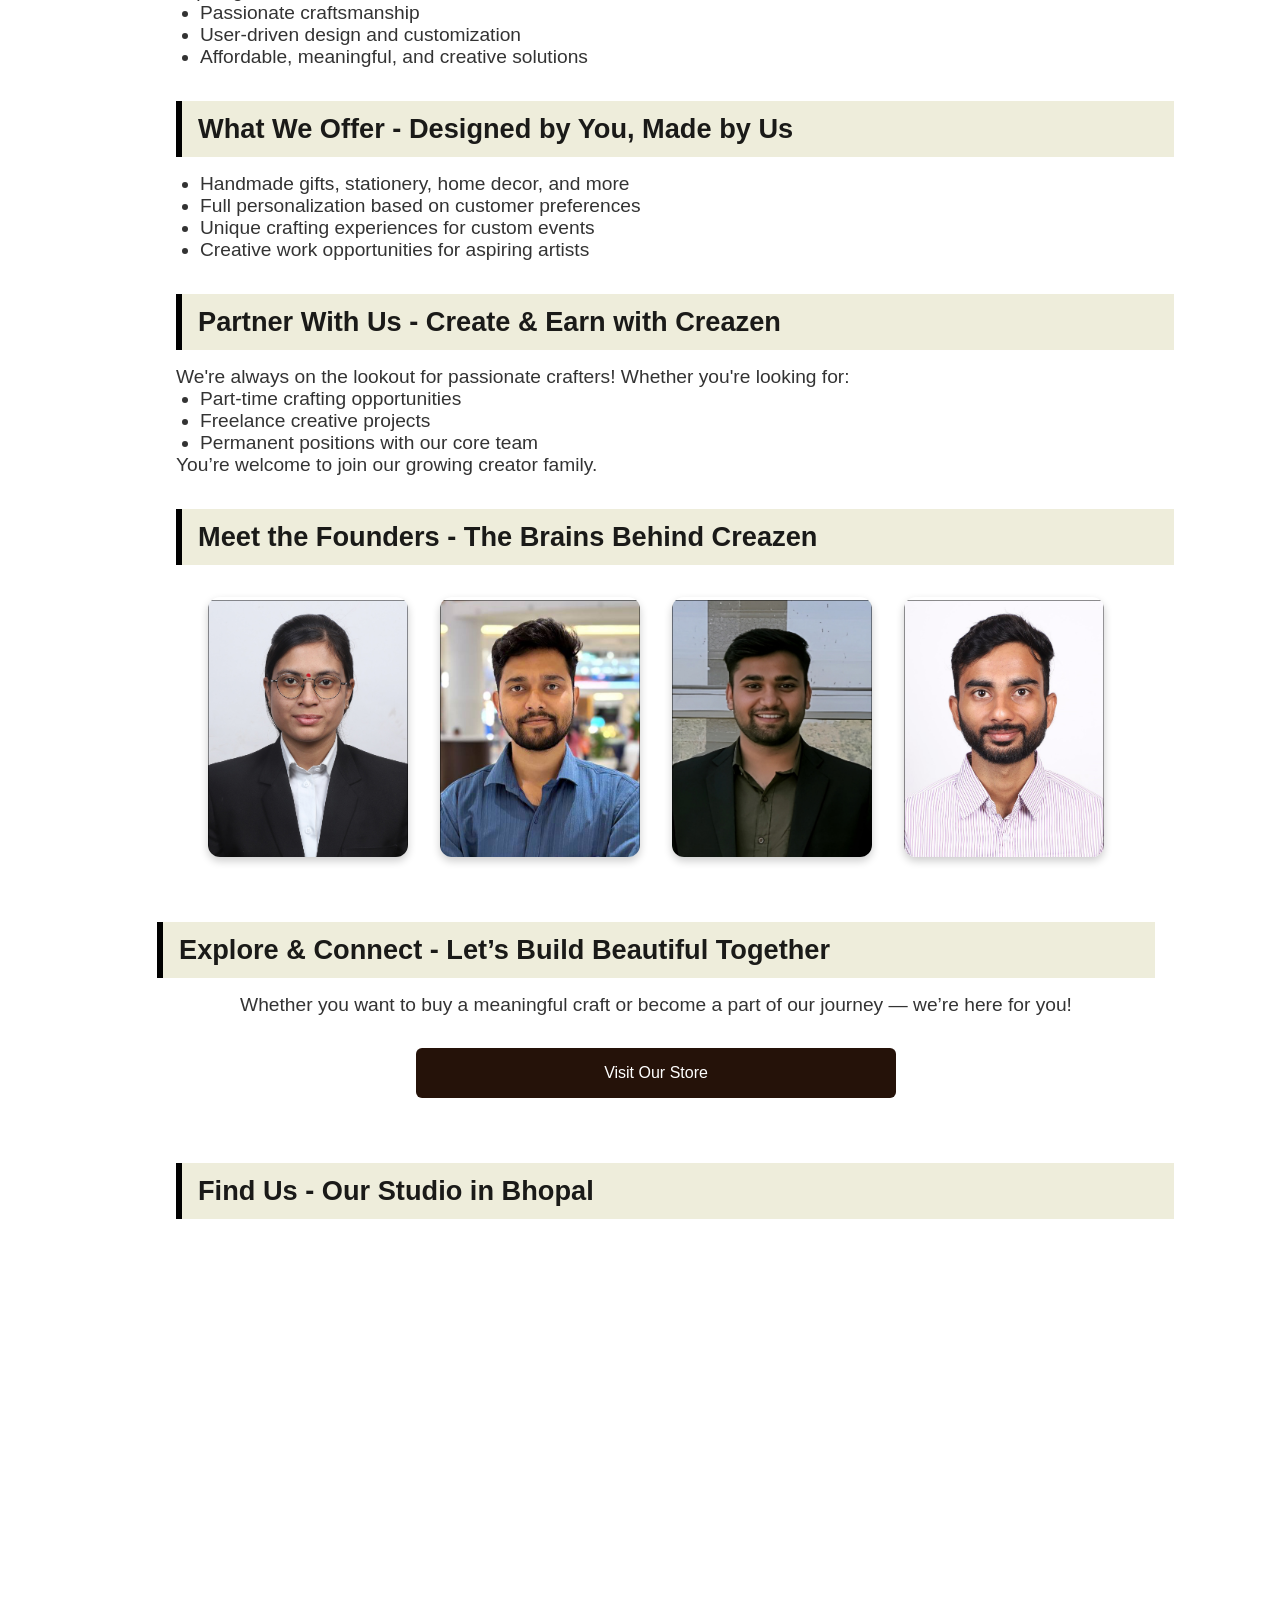
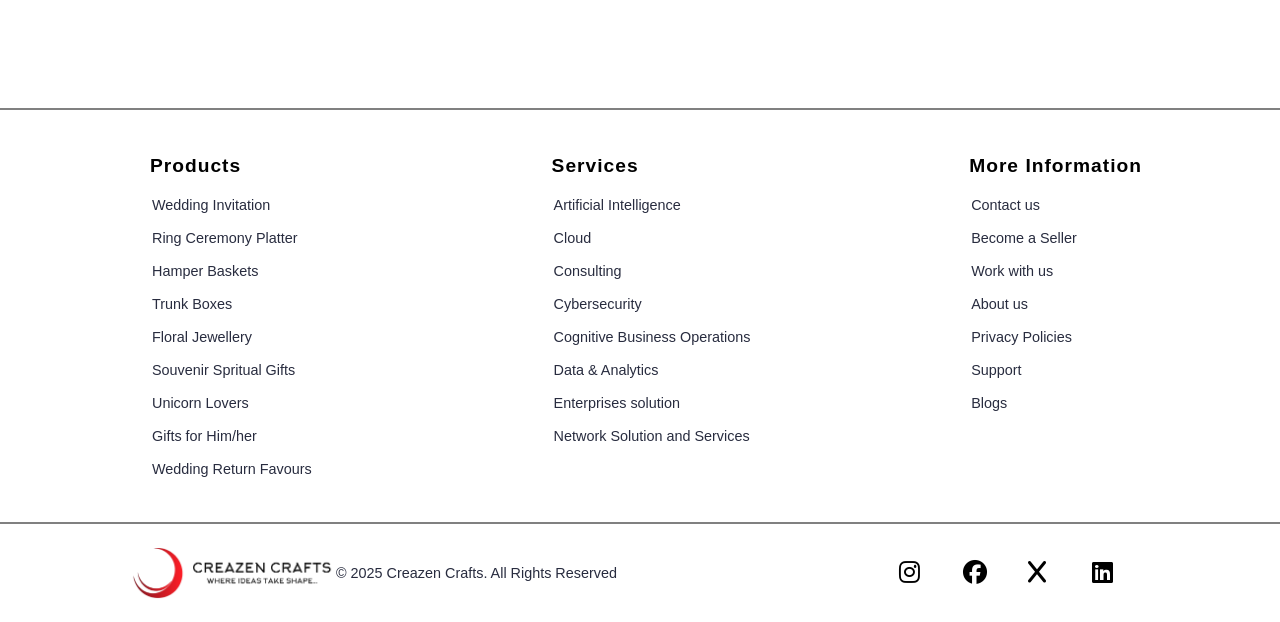
==== commit 20895351: "about page modified" ====
--- a/src/about-us.html
+++ b/src/about-us.html
@@ -102,12 +102,10 @@
           <div class="left-heading">
             <p>About</p>
 
-            <h1>Building Digital Pathways for Success</h1>
+            <h1>Creating with Purpose, Crafting with Love</h1>
           </div>
           <div class="right-subheading">
-            <h3>At Wyreflow, we create innovative digital solutions that drive
-              growth and transform your
-              business for long-term success.
+            <h3>At Creazen, we design heartfelt handmade solutions that inspire, connect, and add lasting charm to your everyday moments and special occasions.
             </h3>
 
           </div>
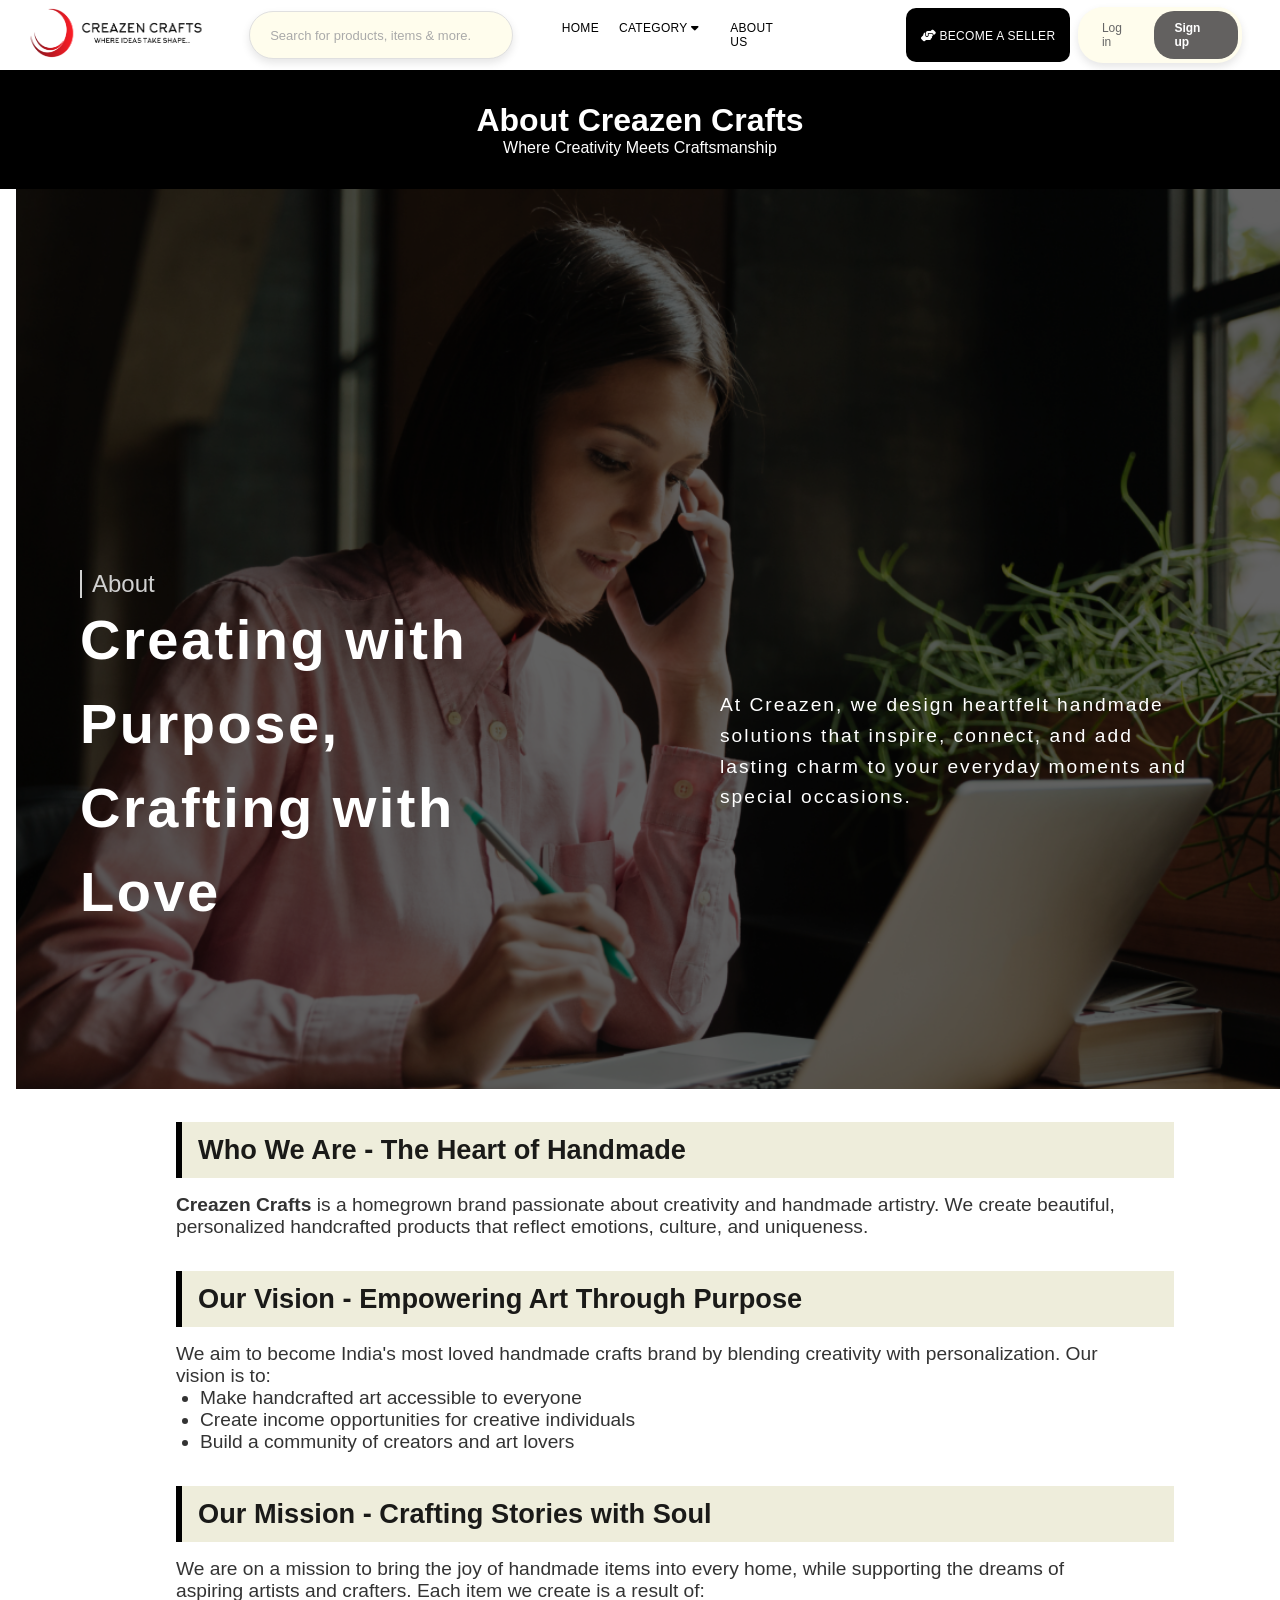
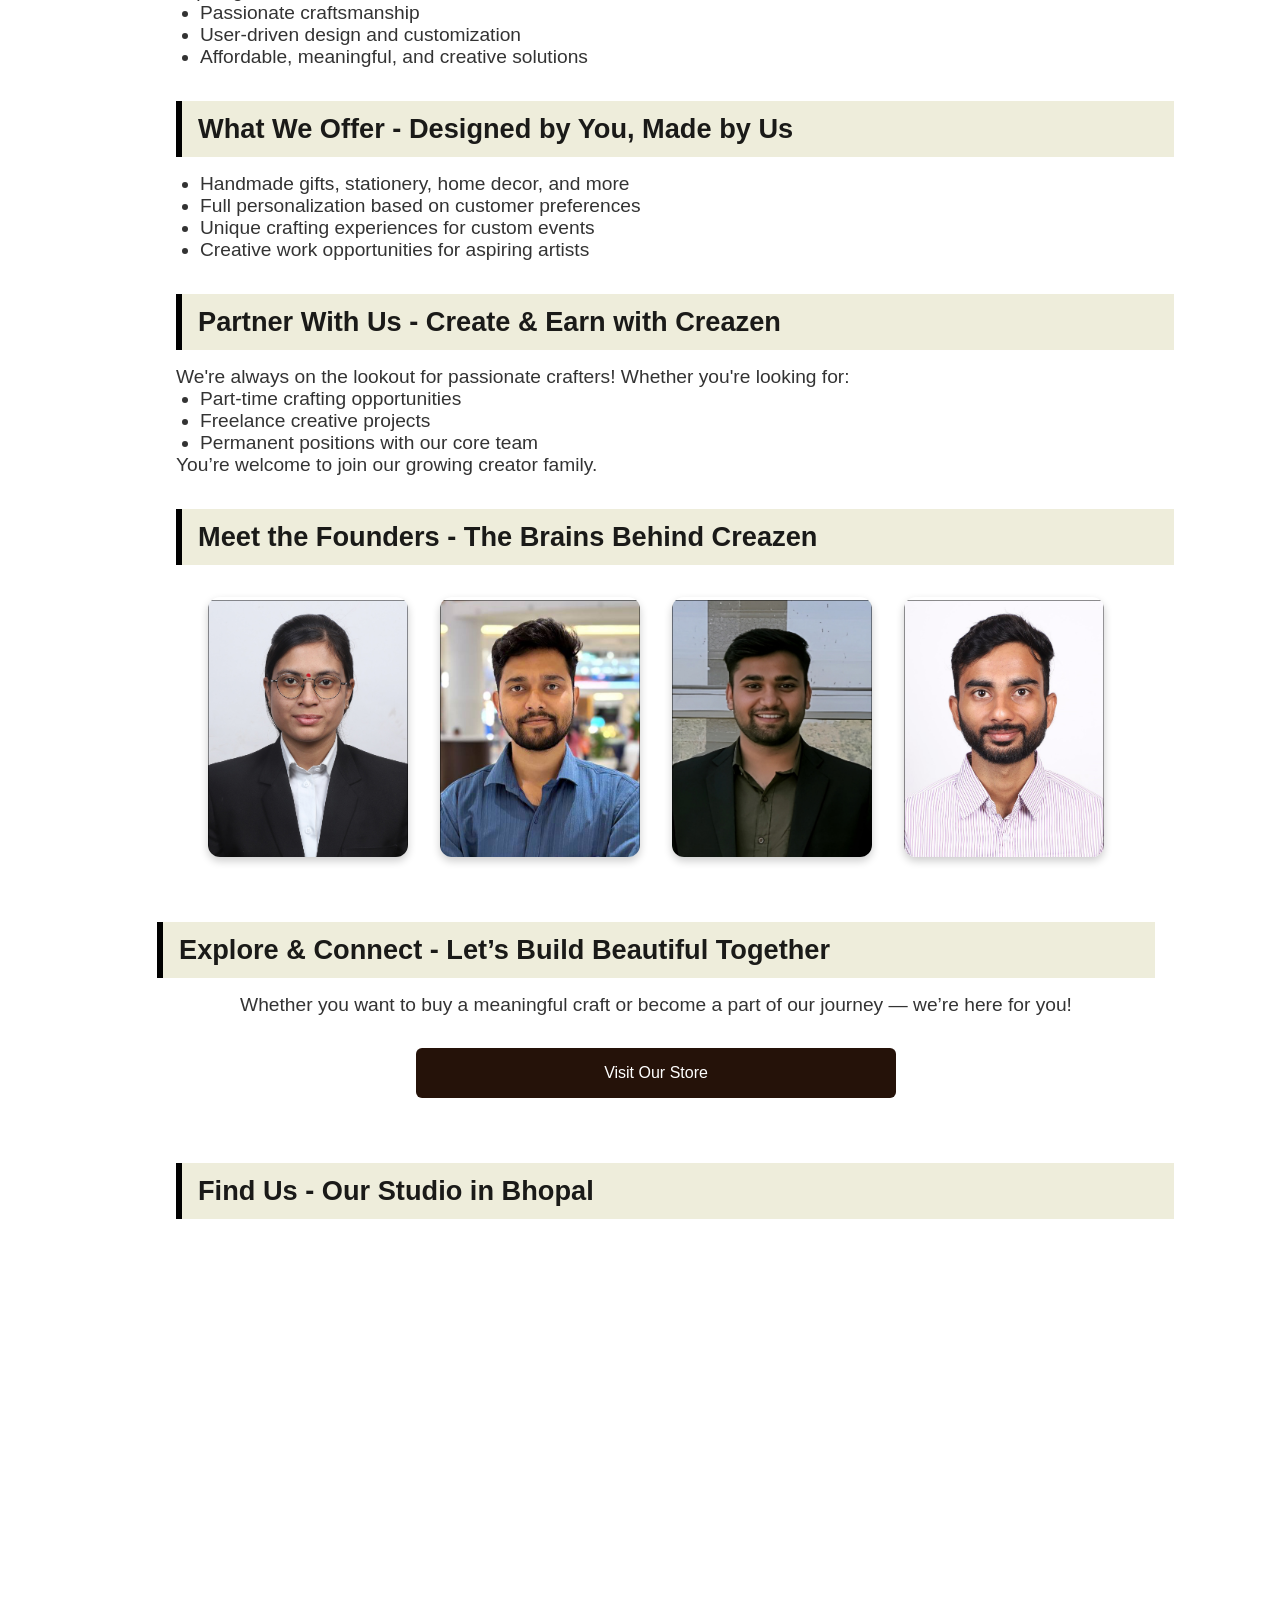
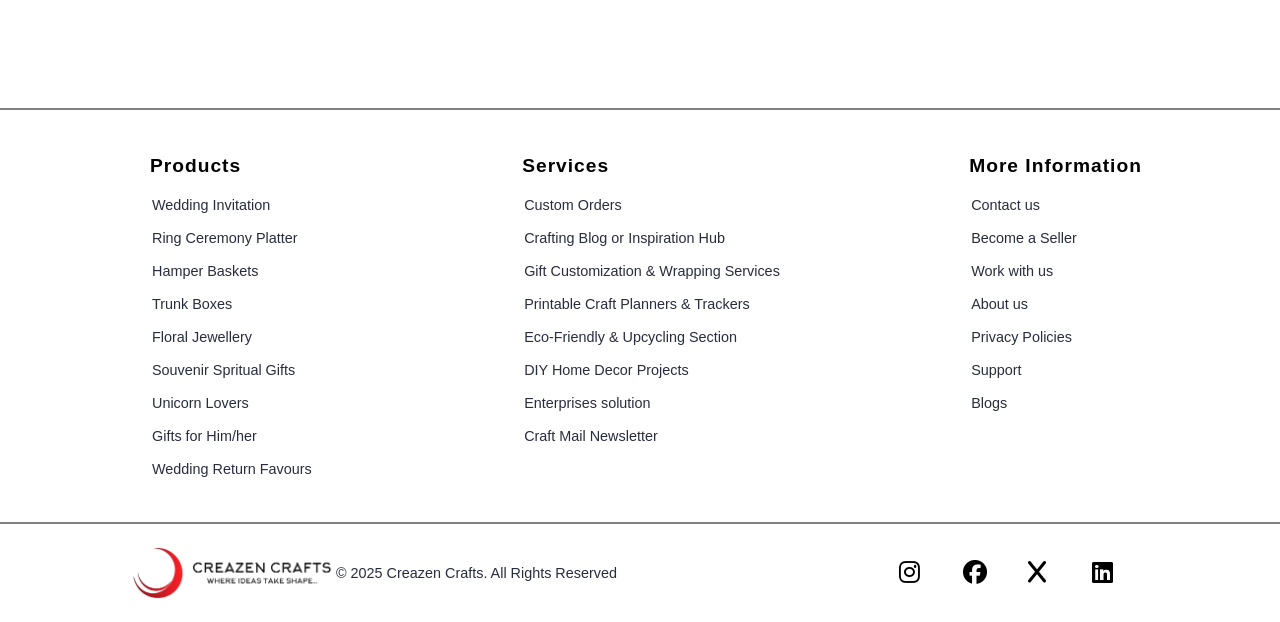
==== commit a7fc1ea2: "footer updated" ====
--- a/src/about-us.html
+++ b/src/about-us.html
@@ -105,7 +105,9 @@
             <h1>Creating with Purpose, Crafting with Love</h1>
           </div>
           <div class="right-subheading">
-            <h3>At Creazen, we design heartfelt handmade solutions that inspire, connect, and add lasting charm to your everyday moments and special occasions.
+            <h3>At Creazen, we design heartfelt handmade solutions that inspire,
+              connect, and add lasting charm to your everyday moments and
+              special occasions.
             </h3>
 
           </div>
@@ -277,28 +279,28 @@
             <h2>Services</h2>
             <ul>
               <a href="#">
-                <li>Artificial Intelligence</li>
-              </a>
-              <a href="#">
-                <li>Cloud</li>
-              </a>
-              <a href="#">
-                <li>Consulting</li>
-              </a>
-              <a href="#">
-                <li>Cybersecurity</li>
-              </a>
-              <a href="#">
-                <li>Cognitive Business Operations</li>
-              </a>
-              <a href="#">
-                <li>Data &amp; Analytics</li>
+                <li>Custom Orders</li>
+              </a>
+              <a href="#">
+                <li>Crafting Blog or Inspiration Hub</li>
+              </a>
+              <a href="#">
+                <li>Gift Customization & Wrapping Services</li>
+              </a>
+              <a href="#">
+                <li>Printable Craft Planners & Trackers</li>
+              </a>
+              <a href="#">
+                <li>Eco-Friendly & Upcycling Section</li>
+              </a>
+              <a href="#">
+                <li>DIY Home Decor Projects</li>
               </a>
               <a href="#">
                 <li>Enterprises solution</li>
               </a>
               <a href="#">
-                <li>Network Solution and Services</li>
+                <li>Craft Mail Newsletter</li>
               </a>
             </ul>
           </div>
--- a/assets/css/index.css
+++ b/assets/css/index.css
@@ -87,6 +87,7 @@
   align-items: center;
   cursor: pointer;
   transition: background-color 0.3s;
+  margin: 3px;
 }
 .search-button:hover {
   background-color: #e04e52;
@@ -212,15 +213,14 @@
 
 /* ----------header-seller-btn-------- */
 .seller-btn{
-  width: 198px;
-  padding: 15px 5px;
+  width: 15%;
+  overflow: hidden;
+  padding: 18px 5px;
   margin: 0 8px;
-  height: 33%;
   overflow: hidden;
   text-align: center;
   background-color: black;
   border-radius: 10px;
-  column-gap: 0cap;
   transition: background-color 0.3s;
 }
 .seller-btn a{
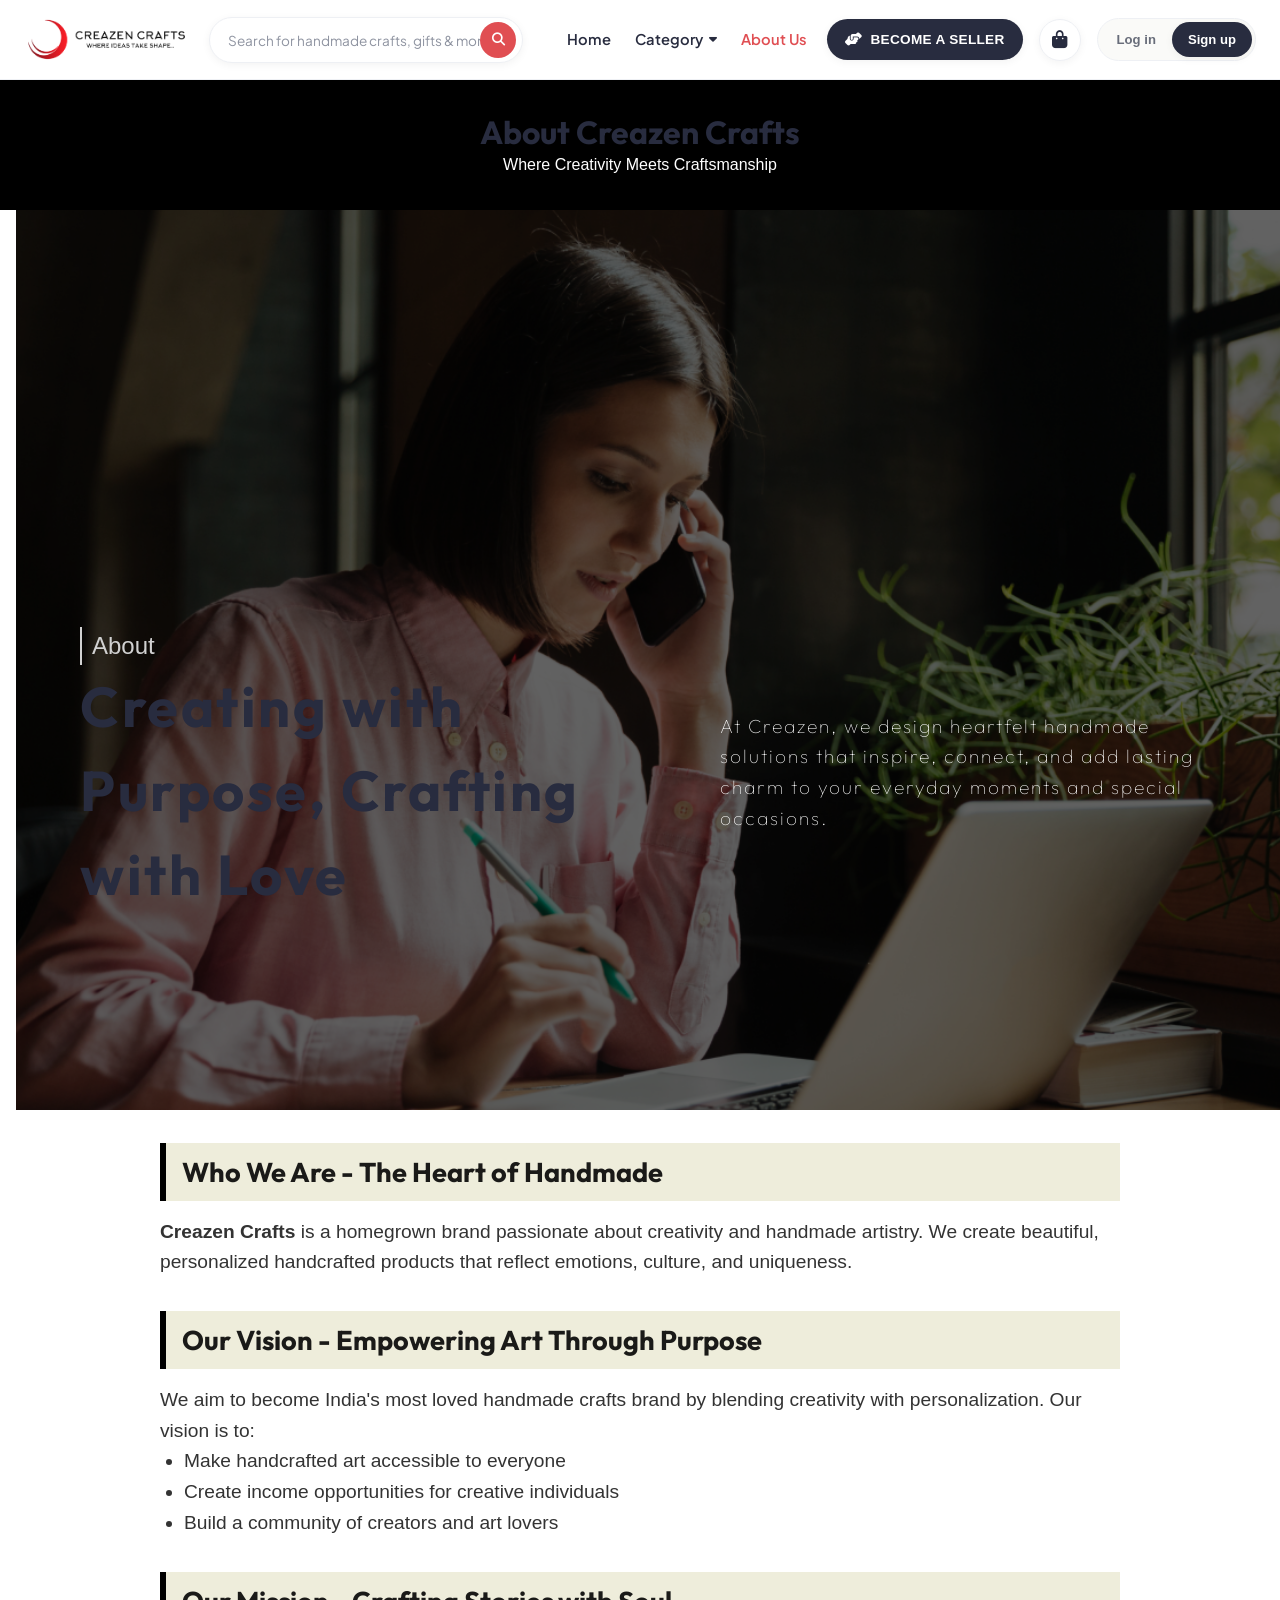
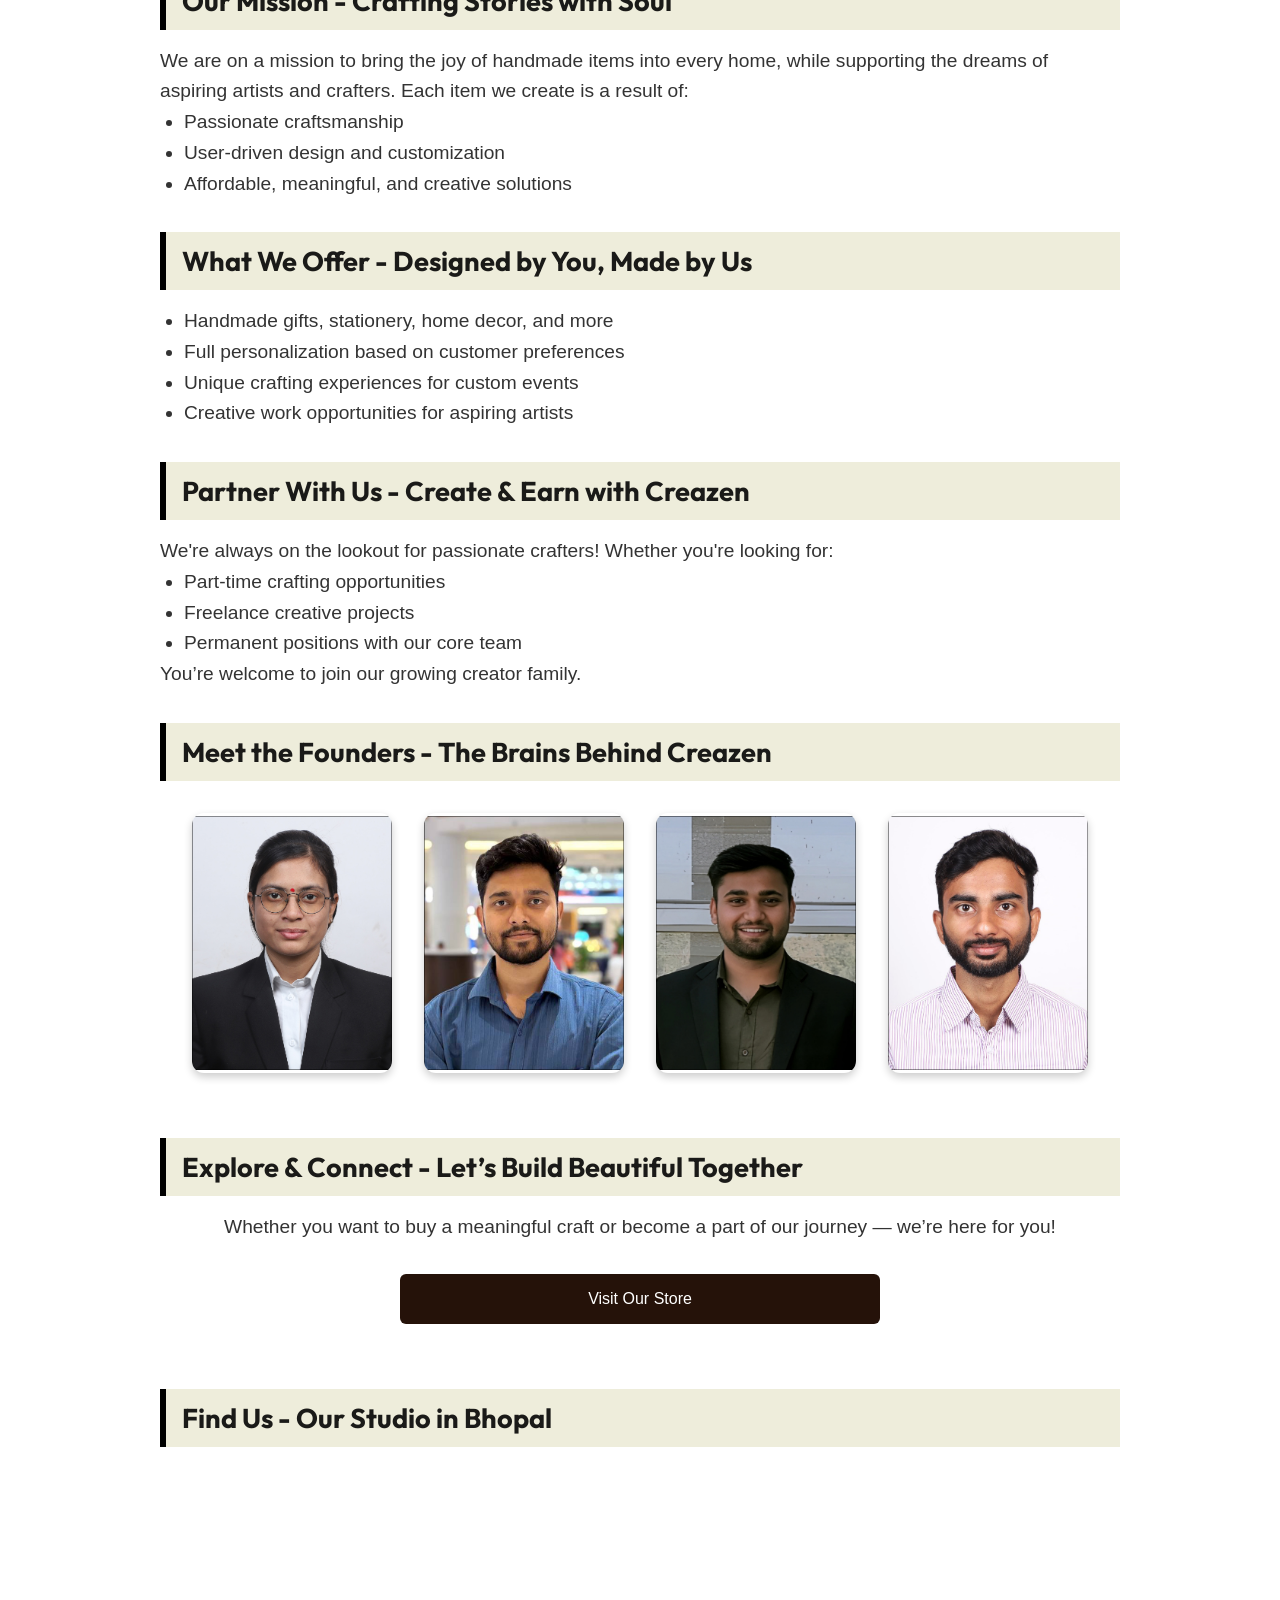
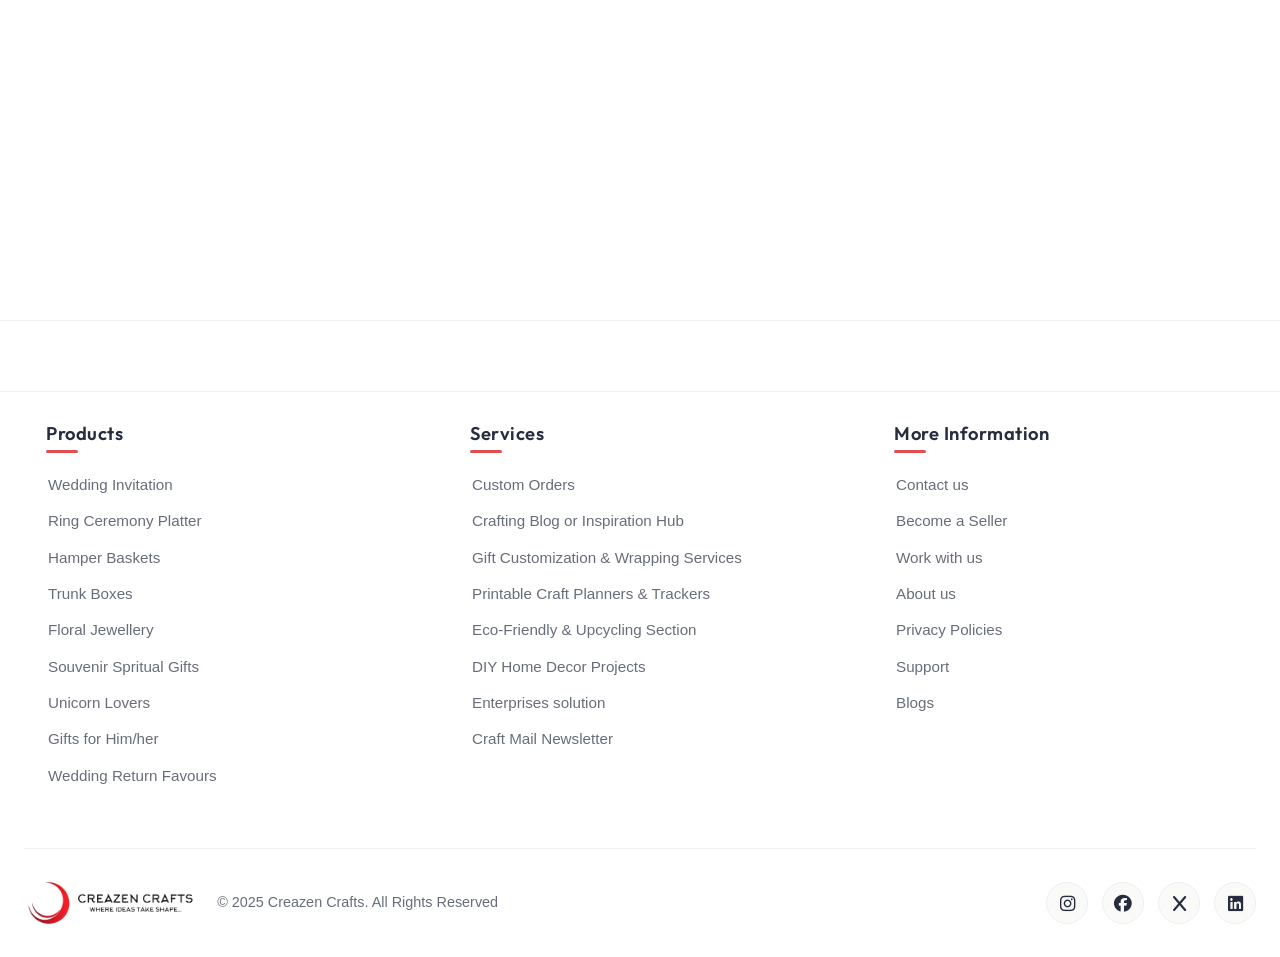
==== commit b92513d2: "fix: ui and add feature like auth and cart" ====
--- a/src/about-us.html
+++ b/src/about-us.html
@@ -31,19 +31,19 @@
   </head>
   <body>
     <header class="header-index">
-      <nav>
-        <div class="logo-seach">
-          <div class="logo"><a href="../index.html"><img
-                src="../assets/images/logos/creazen-parent-logo.png"
-                alt="creazen-logo"></a> </div>
-          <div class="search-bar-container">
-            <input type="text" class="search-input"
-              placeholder="Search for products, items & more...">
-            <button class="search-button">
-              <span class="search-icon"><i
-                  class="fa fa-solid fa-magnifying-glass"></i></span>
-            </button>
-          </div>
+      <nav class="main-nav">
+        <div class="logo">
+          <a href="../index.html"><img src="../assets/images/logos/creazen-parent-logo.png" alt="Creazen Crafts Logo"></a>
+        </div>
+
+        <div class="search-bar-container">
+          <input type="text" class="search-input" placeholder="Search for handmade crafts, gifts & more..." aria-label="Search crafts">
+          <button class="search-button" aria-label="Search">
+            <span class="search-icon"><i class="fa fa-solid fa-magnifying-glass"></i></span>
+          </button>
+        </div>
+
+        <div class="nav-menu-wrapper" id="navMenuWrapper">
           <div class="menu">
             <nav class="navbar">
               <ul>
@@ -52,42 +52,56 @@
                   <a href="#" class="category">
                     Category
                     <i class="fa-solid fa-caret-down c-down"></i>
-                    <i class="fa-solid fa-caret-up c-up"></i>
                   </a>
                   <div class="dropdown-menu">
-                    <a href="../src/catagory.html">Wedding Invitation</a>
-                    <a href="../src/catagory.html">Ring Ceremony Platter</a>
-                    <a href="../src/catagory.html">Hamper Baskets</a>
-                    <a href="../src/catagory.html">Trunk Boxes</a>
-                    <a href="../src/catagory.html">Floral Jewellery</a>
-                    <a href="../src/catagory.html">Souvenir Spiritual Gifts</a>
-                    <a href="../src/catagory.html">Unicorn Lovers</a>
-                    <a href="../src/catagory.html">Gifts for Him/Her</a>
-                    <a href="../src/catagory.html">Wedding Return Favours</a>
+                    <a href="./catagory.html">Wedding Invitation</a>
+                    <a href="./catagory.html">Ring Ceremony Platter</a>
+                    <a href="./catagory.html">Hamper Baskets</a>
+                    <a href="./catagory.html">Trunk Boxes</a>
+                    <a href="./catagory.html">Floral Jewellery</a>
+                    <a href="./catagory.html">Souvenir Spiritual Gifts</a>
+                    <a href="./catagory.html">Unicorn Lovers</a>
+                    <a href="./catagory.html">Gifts for Him/Her</a>
+                    <a href="./catagory.html">Wedding Return Favours</a>
                   </div>
                 </li>
-                <li><a href="../src/about-us.html" class="about-us">
-                    About Us</a></li>
+                <li><a href="./about-us.html" class="about-us active">About Us</a></li>
               </ul>
             </nav>
           </div>
-        </div>
-        <div class="seller-btn">
-          <a href="../src/become-partner.html" class="become-seller"><i
-              class="fa-solid fa-handshake-angle"></i><span>
-              Become a Seller</span></a>
-        </div>
-        <!-- <div class="credential">
-  <a href="./src/about.html" class="become-seller"><i class="fa-solid fa-user-tie fa-xl"></i>Account</a>
-</div> -->
-        <div class="toggle-container">
-          <div class="toggle-bar">
-            <a href="../src/post/login.html" class="log-in">Log in</a>
-            <a href="../src/post/signup.html" class="sign-up active">Sign
-              up</a>
-          </div>
+
+          <div class="mobile-drawer-only-actions">
+            <div class="seller-btn">
+              <a href="./become-partner.html" class="become-seller"><i class="fa-solid fa-handshake-angle"></i><span> Become a Seller</span></a>
+            </div>
+            <div class="drawer-user-profile-card" id="drawerUserProfileCard"></div>
+          </div>
+        </div>
+
+        <div class="header-right-actions">
+          <div class="seller-btn desktop-seller-btn">
+            <a href="./become-partner.html" class="become-seller"><i class="fa-solid fa-handshake-angle"></i><span> Become a Seller</span></a>
+          </div>
+
+          <button class="header-cart-btn header-cart-trigger" id="headerCartBtn" aria-label="Open Shopping Bag">
+            <i class="fa-solid fa-bag-shopping"></i>
+            <span class="cart-badge-val">0</span>
+          </button>
+
+          <div class="toggle-container">
+            <div class="toggle-bar">
+              <a href="./login.html" class="log-in">Log in</a>
+              <a href="./signup.html" class="sign-up active">Sign up</a>
+            </div>
+          </div>
+
+          <button class="mobile-hamburger" id="mobileMenuBtn" aria-label="Toggle Navigation Menu">
+            <i class="fa-solid fa-bars icon-bars"></i>
+            <i class="fa-solid fa-xmark icon-close"></i>
+          </button>
         </div>
       </nav>
+      <div class="nav-backdrop" id="navBackdrop"></div>
     </header>
 
     <div class="header-c">
@@ -354,6 +368,8 @@
       </div>
     </footer>
 
+    <script src="../assets/js/cart.js"></script>
+    <script src="../assets/js/auth.js"></script>
     <script src="../assets/js/index.js"></script>
     <script>
     document.getElementById('year').textContent = new Date().getFullYear();
--- a/assets/css/global.css
+++ b/assets/css/global.css
@@ -1,107 +1,1351 @@
-/* ---------------------------------------------Footer-------------------------------------------------------- */
+/* ---------------------------------------------
+   Creazen Crafts - Global Design System & Variables
+--------------------------------------------- */
+
+@import url('https://fonts.googleapis.com/css2?family=Outfit:wght@300;400;500;600;700&family=Plus+Jakarta+Sans:wght@300;400;500;600;700&display=swap');
+
+:root {
+  /* Brand Palette */
+  --primary: #e04e52;
+  --primary-hover: #c83b4c;
+  --primary-light: #fff0f1;
+  --secondary: #282c3f;
+  --secondary-light: #4b5168;
+  --accent: #f8a555;
+  --accent-soft: #fffded;
+  
+  /* Neutral Colors */
+  --bg-main: #fafaf8;
+  --bg-surface: #ffffff;
+  --bg-dark: #191b26;
+  --text-main: #282c3f;
+  --text-muted: #686d7a;
+  --text-light: #8e93a0;
+  --text-inverse: #ffffff;
+  --border-color: #eef0f4;
+  --border-focus: #e04e52;
+
+  /* Typography */
+  --font-heading: 'Outfit', -apple-system, BlinkMacSystemFont, sans-serif;
+  --font-body: 'Plus Jakarta Sans', -apple-system, BlinkMacSystemFont, sans-serif;
+
+  /* Elevation & Shadows */
+  --shadow-sm: 0 2px 8px rgba(0, 0, 0, 0.05);
+  --shadow-md: 0 8px 24px rgba(0, 0, 0, 0.08);
+  --shadow-lg: 0 16px 40px rgba(0, 0, 0, 0.12);
+  --shadow-hover: 0 12px 32px rgba(224, 78, 82, 0.18);
+
+  /* Glassmorphism */
+  --glass-bg: rgba(255, 255, 255, 0.88);
+  --glass-border: rgba(255, 255, 255, 0.4);
+  --glass-blur: blur(12px);
+
+  /* Transitions */
+  --transition-fast: 0.2s cubic-bezier(0.4, 0, 0.2, 1);
+  --transition-normal: 0.35s cubic-bezier(0.4, 0, 0.2, 1);
+  --transition-bounce: 0.4s cubic-bezier(0.34, 1.56, 0.64, 1);
+
+  /* Radius */
+  --radius-sm: 8px;
+  --radius-md: 14px;
+  --radius-lg: 24px;
+  --radius-full: 9999px;
+}
+
+/* Global Resets */
+*, *::before, *::after {
+  box-sizing: border-box;
+  margin: 0;
+  padding: 0;
+}
+
+html {
+  scroll-behavior: smooth;
+  font-size: 16px;
+}
+
+body {
+  background-color: var(--bg-main);
+  color: var(--text-main);
+  font-family: var(--font-body);
+  line-height: 1.6;
+  -webkit-font-smoothing: antialiased;
+  -moz-osx-font-smoothing: grayscale;
+  overflow-x: hidden;
+}
+
+h1, h2, h3, h4, h5, h6 {
+  font-family: var(--font-heading);
+  color: var(--secondary);
+  line-height: 1.25;
+  font-weight: 700;
+}
+
+a {
+  color: inherit;
+  text-decoration: none;
+  transition: color var(--transition-fast);
+}
+
+img, video {
+  max-width: 100%;
+  height: auto;
+  display: block;
+}
+
+/* ---------------------------------------------
+   Footer
+--------------------------------------------- */
+#Footer {
+  background-color: var(--bg-surface);
+  border-top: 1px solid var(--border-color);
+  padding: 60px 0 30px 0;
+  width: 100%;
+}
 
 .footer-container {
-  max-width: 100vw;
-  background-color: white;
-  display: flex;
-  justify-content: center;
-  align-items: center;
+  max-width: 1280px;
+  margin: 0 auto;
+  padding: 0 24px;
+  display: flex;
   flex-direction: column;
-  font-family: Arial, sans-serif;
-}
-
-#footer-middle-line {
-  min-width: 100%;
-  height: 2px;
-  background-color: gray;
-  margin: 20px 0px;
+  align-items: center;
 }
 
 .footer-more-info-container {
-  margin: 25px 0;
-  width: 80%;
-
-  display: flex;
-  align-items: baseline;
-  justify-content: space-between;
-  flex-wrap: wrap;
-  font-family: Arial, sans-serif;
+  width: 100%;
+  display: grid;
+  grid-template-columns: repeat(3, 1fr);
+  gap: 40px;
+  margin-bottom: 50px;
 }
 
 .more-info-list-item {
-  min-width: 20%;
-  color: black;
+  display: flex;
+  flex-direction: column;
 }
 
 .more-info-list-item h2 {
-  font-size: 1.2rem;
-  letter-spacing: 1px;
+  font-size: 1.15rem;
+  font-weight: 600;
+  letter-spacing: 0.5px;
+  color: var(--secondary);
+  margin-bottom: 20px;
+  position: relative;
+  padding-bottom: 8px;
+}
+
+.more-info-list-item h2::after {
+  content: '';
+  position: absolute;
+  left: 0;
+  bottom: 0;
+  width: 32px;
+  height: 3px;
+  background-color: var(--primary);
+  border-radius: 2px;
 }
 
 .more-info-list-item ul {
-  margin-top: 20px;
+  list-style: none;
+  display: flex;
+  flex-direction: column;
+  gap: 12px;
 }
 
 .more-info-list-item ul a {
-  text-decoration: none;
+  color: var(--text-muted);
+  font-size: 0.95rem;
+  font-weight: 450;
+  transition: all var(--transition-fast);
+  display: inline-block;
+}
+
+.more-info-list-item ul a:hover {
+  color: var(--primary);
+  transform: translateX(4px);
 }
 
 .more-info-list-item ul li {
   list-style: none;
+}
+
+#footer-middle-line {
+  width: 100%;
+  height: 1px;
+  background: var(--border-color);
+  margin: 10px 0 30px 0;
+}
+
+.footer-last-container {
+  width: 100%;
+  display: flex;
+  align-items: center;
+  justify-content: space-between;
+  gap: 24px;
+  flex-wrap: wrap;
+}
+
+.footer-last-content {
+  display: flex;
+  align-items: center;
+  gap: 20px;
+  flex-wrap: wrap;
+}
+
+.footer-last-container img {
+  height: 48px;
+  width: auto;
+  object-fit: contain;
+}
+
+.footer-last-content p {
+  color: var(--text-muted);
   font-size: 0.9rem;
   font-weight: 400;
-  margin-top: 17px;
-  color: #282c3f;
+}
+
+.social-icon-container {
+  display: flex;
+  align-items: center;
+  gap: 14px;
+}
+
+.social-icon-container a {
+  display: flex;
+  align-items: center;
+  justify-content: center;
+  width: 42px;
+  height: 42px;
+  border-radius: 50%;
+  background: var(--bg-main);
+  color: var(--secondary);
+  border: 1px solid var(--border-color);
+  transition: all var(--transition-fast);
+}
+
+.social-icon-container a span i {
+  font-size: 1.1rem;
+  margin: 0;
+  color: var(--secondary);
+  transition: color var(--transition-fast);
+}
+
+.social-icon-container a:hover {
+  background: var(--primary);
+  border-color: var(--primary);
+  transform: translateY(-3px);
+  box-shadow: var(--shadow-hover);
+}
+
+.social-icon-container a:hover span i {
+  color: var(--text-inverse);
+}
+
+/* Footer Responsive Breakpoints */
+@media (max-width: 992px) {
+  .footer-more-info-container {
+    grid-template-columns: repeat(2, 1fr);
+    gap: 32px;
+  }
+}
+
+@media (max-width: 640px) {
+  #Footer {
+    padding: 40px 0 24px 0;
+  }
+
+  .footer-more-info-container {
+    grid-template-columns: 1fr;
+    gap: 28px;
+    margin-bottom: 30px;
+  }
+
+  .footer-last-container {
+    flex-direction: column;
+    align-items: center;
+    text-align: center;
+    gap: 20px;
+  }
+
+  .footer-last-content {
+    flex-direction: column;
+    justify-content: center;
+    gap: 12px;
+  }
+
+  .social-icon-container {
+    justify-content: center;
+  }
+}
+
+/* ---------------------------------------------
+   Header Cart Trigger Button & User Profile
+--------------------------------------------- */
+.header-cart-btn {
+  position: relative;
+  background: var(--bg-surface);
+  border: 1.5px solid var(--border-color);
+  width: 42px;
+  height: 42px;
+  border-radius: 50%;
+  display: inline-flex;
+  align-items: center;
+  justify-content: center;
+  color: var(--secondary);
+  font-size: 1.1rem;
   cursor: pointer;
-}
-
-.footer-last-container {
-  width: 80%;
+  transition: all var(--transition-fast);
+  box-shadow: var(--shadow-sm);
+}
+
+.header-cart-btn:hover {
+  border-color: var(--primary);
+  color: var(--primary);
+  transform: translateY(-2px);
+  box-shadow: var(--shadow-hover);
+}
+
+.cart-badge-val {
+  position: absolute;
+  top: -4px;
+  right: -4px;
+  background: var(--primary);
+  color: #ffffff;
+  font-size: 0.72rem;
+  font-weight: 700;
+  min-width: 20px;
+  height: 20px;
+  padding: 0 5px;
+  border-radius: 10px;
+  display: inline-flex;
+  align-items: center;
+  justify-content: center;
+  border: 2px solid var(--bg-surface);
+}
+
+/* User Profile Dropdown */
+.user-profile-dropdown {
+  position: relative;
+}
+
+.user-profile-btn {
+  display: inline-flex;
+  align-items: center;
+  gap: 8px;
+  background: var(--bg-surface);
+  border: 1.5px solid var(--border-color);
+  padding: 6px 14px;
+  border-radius: var(--radius-full);
+  cursor: pointer;
+  font-family: var(--font-body);
+  font-size: 0.88rem;
+  font-weight: 600;
+  color: var(--secondary);
+  transition: all var(--transition-fast);
+}
+
+.user-profile-btn:hover {
+  border-color: var(--primary);
+  color: var(--primary);
+}
+
+.user-avatar-initial {
+  width: 28px;
+  height: 28px;
+  border-radius: 50%;
+  background: var(--primary);
+  color: #ffffff;
+  font-size: 0.82rem;
+  font-weight: 700;
+  display: inline-flex;
+  align-items: center;
+  justify-content: center;
+}
+
+.user-dropdown-menu {
+  position: absolute;
+  top: calc(100% + 10px);
+  right: 0;
+  background: var(--bg-surface);
+  border-radius: var(--radius-md);
+  box-shadow: 0 12px 32px rgba(0, 0, 0, 0.16);
+  border: 1px solid var(--border-color);
+  padding: 12px 0;
+  min-width: 220px;
+  opacity: 0;
+  visibility: hidden;
+  transform: translateY(10px);
+  transition: all var(--transition-normal);
+  z-index: 1050;
+}
+
+.user-profile-dropdown:hover .user-dropdown-menu,
+.user-dropdown-menu.active {
+  opacity: 1 !important;
+  visibility: visible !important;
+  transform: translateY(0) !important;
+}
+
+/* Header Right Actions Flex Container */
+.header-right-actions {
+  display: flex !important;
+  flex-direction: row !important;
+  align-items: center !important;
+  flex-wrap: nowrap !important;
+  gap: 16px;
+  flex-shrink: 0;
+}
+
+/* Desktop / Mobile Helper Visibility Rules */
+.mobile-drawer-only-actions {
+  display: none !important;
+}
+
+.desktop-seller-btn {
+  display: flex !important;
+  align-items: center;
+}
+
+@media (max-width: 991.98px) {
+  .mobile-drawer-only-actions {
+    display: flex !important;
+    flex-direction: column;
+    gap: 16px;
+    width: 100%;
+    margin-top: 16px;
+  }
+
+  .desktop-seller-btn {
+    display: none !important;
+  }
+
+  .header-right-actions {
+    gap: 10px;
+  }
+}
+
+.mobile-sidebar-profile-card {
+  background: var(--bg-main);
+  border: 1px solid var(--border-color);
+  border-radius: var(--radius-md);
+  padding: 14px 16px;
+  display: flex;
+  align-items: center;
+  gap: 12px;
+  box-shadow: var(--shadow-sm);
+  width: 100%;
+  box-sizing: border-box;
+}
+
+.mobile-sidebar-profile-card .card-avatar {
+  width: 38px;
+  height: 38px;
+  border-radius: 50%;
+  background: var(--primary);
+  color: #ffffff;
+  font-size: 1rem;
+  font-weight: 700;
+  display: flex;
+  align-items: center;
+  justify-content: center;
+  flex-shrink: 0;
+}
+
+.mobile-sidebar-profile-card .card-details {
+  display: flex;
+  flex-direction: column;
+  flex: 1;
+  overflow: hidden;
+}
+
+.mobile-sidebar-profile-card .card-name {
+  font-size: 0.9rem;
+  color: var(--secondary);
+  white-space: nowrap;
+  overflow: hidden;
+  text-overflow: ellipsis;
+}
+
+.mobile-sidebar-profile-card .card-email {
+  font-size: 0.76rem;
+  color: var(--text-muted);
+  white-space: nowrap;
+  overflow: hidden;
+  text-overflow: ellipsis;
+}
+
+.mobile-sidebar-profile-card .card-logout-btn {
+  background: rgba(224, 78, 82, 0.1);
+  color: var(--primary);
+  border: none;
+  width: 32px;
+  height: 32px;
+  border-radius: 50%;
+  display: flex;
+  align-items: center;
+  justify-content: center;
+  cursor: pointer;
+  transition: all var(--transition-fast);
+  flex-shrink: 0;
+}
+
+.mobile-sidebar-profile-card .card-logout-btn:hover {
+  background: var(--primary);
+  color: #ffffff;
+}
+
+.mobile-drawer-auth-buttons {
+  display: flex;
+  gap: 10px;
+  width: 100%;
+}
+
+.mobile-drawer-auth-buttons .btn {
+  flex: 1;
+  text-align: center;
+  justify-content: center;
+}
+
+.user-menu-header {
+  padding: 8px 18px;
+  display: flex;
+  flex-direction: column;
+}
+
+.user-menu-header strong {
+  font-size: 0.92rem;
+  color: var(--secondary);
+}
+
+.user-menu-header span {
+  font-size: 0.78rem;
+  color: var(--text-muted);
+}
+
+.user-dropdown-menu hr {
+  border: none;
+  border-top: 1px solid var(--border-color);
+  margin: 8px 0;
+}
+
+.user-dropdown-menu a {
+  display: flex;
+  align-items: center;
+  gap: 10px;
+  padding: 10px 18px;
+  font-size: 0.88rem;
+  color: var(--text-main);
+  font-weight: 500;
+  transition: background var(--transition-fast);
+}
+
+.user-dropdown-menu a:hover {
+  background: var(--primary-light);
+  color: var(--primary);
+}
+
+/* ---------------------------------------------
+   Slide-over Shopping Cart Drawer
+--------------------------------------------- */
+.cart-drawer-overlay {
+  position: fixed;
+  inset: 0;
+  background: rgba(15, 17, 26, 0.5);
+  backdrop-filter: blur(4px);
+  z-index: 2000;
+  opacity: 0;
+  visibility: hidden;
+  transition: all var(--transition-normal);
+}
+
+.cart-drawer-overlay.active {
+  opacity: 1;
+  visibility: visible;
+}
+
+.cart-drawer {
+  position: fixed;
+  top: 0;
+  right: -100%;
+  width: 420px;
+  max-width: 100vw;
+  height: 100vh;
+  background: var(--bg-surface);
+  box-shadow: var(--shadow-lg);
+  z-index: 2001;
+  display: flex;
+  flex-direction: column;
+  transition: right var(--transition-normal);
+}
+
+.cart-drawer.open {
+  right: 0;
+}
+
+.cart-drawer-header {
+  padding: 20px 24px;
   display: flex;
   align-items: center;
   justify-content: space-between;
+  border-bottom: 1px solid var(--border-color);
+}
+
+.cart-title-group {
+  display: flex;
+  align-items: center;
+  gap: 12px;
+}
+
+.cart-title-group i {
+  font-size: 1.2rem;
+  color: var(--primary);
+}
+
+.cart-title-group h3 {
+  font-size: 1.15rem;
+  margin: 0;
+}
+
+.cart-count-badge {
+  background: var(--primary-light);
+  color: var(--primary);
+  font-size: 0.8rem;
+  font-weight: 700;
+  padding: 2px 10px;
+  border-radius: var(--radius-full);
+}
+
+.cart-close-btn {
+  background: transparent;
+  border: none;
+  font-size: 1.2rem;
+  color: var(--text-muted);
+  cursor: pointer;
+  width: 36px;
+  height: 36px;
+  border-radius: 50%;
+  display: flex;
+  align-items: center;
+  justify-content: center;
+  transition: all var(--transition-fast);
+}
+
+.cart-close-btn:hover {
+  background: var(--bg-main);
+  color: var(--secondary);
+}
+
+/* Free Shipping Meter */
+.free-shipping-bar {
+  background: var(--accent-soft);
+  padding: 12px 24px;
+  border-bottom: 1px solid var(--border-color);
+}
+
+.shipping-bar-text {
+  font-size: 0.82rem;
+  color: var(--secondary);
+  margin-bottom: 6px;
+}
+
+.shipping-bar-progress {
+  height: 6px;
+  background: #e2e4ea;
+  border-radius: 3px;
+  overflow: hidden;
+}
+
+.shipping-bar-fill {
+  height: 100%;
+  background: linear-gradient(90deg, var(--accent) 0%, var(--primary) 100%);
+  transition: width 0.4s ease;
+}
+
+/* Cart Body Items */
+.cart-drawer-body {
+  flex: 1;
+  overflow-y: auto;
+  padding: 20px 24px;
+  display: flex;
+  flex-direction: column;
+  gap: 16px;
+}
+
+.empty-cart-state {
+  margin: auto;
+  text-align: center;
+  padding: 40px 20px;
+  color: var(--text-muted);
+}
+
+.empty-cart-state i {
+  color: var(--text-light);
+  margin-bottom: 16px;
+}
+
+.empty-cart-state h4 {
+  font-size: 1.2rem;
+  color: var(--secondary);
+  margin-bottom: 8px;
+}
+
+.empty-cart-state p {
+  font-size: 0.9rem;
   margin-bottom: 20px;
-  flex-wrap: wrap;
-
-}
-
-.footer-last-content {
-  min-width: 45%;
-  display: flex;
-  align-items: center;
+}
+
+.cart-item-row {
+  display: flex;
+  gap: 14px;
+  padding-bottom: 16px;
+  border-bottom: 1px solid var(--border-color);
+}
+
+.cart-item-img {
+  width: 72px;
+  height: 72px;
+  object-fit: cover;
+  border-radius: var(--radius-sm);
+  background: var(--bg-main);
+}
+
+.cart-item-details {
+  flex: 1;
+  display: flex;
+  flex-direction: column;
   justify-content: space-between;
-
-}
-
-.footer-last-container img {
-  width: 208px;
-}
-
-.footer-last-content p {
-  color: #282c3f;
+}
+
+.cart-item-title {
+  font-size: 0.92rem;
+  font-weight: 600;
+  color: var(--secondary);
+  line-height: 1.3;
+}
+
+.cart-item-price-line {
+  display: flex;
+  align-items: center;
+  gap: 8px;
+  margin: 4px 0;
+}
+
+.cart-item-price {
+  font-weight: 700;
+  color: var(--primary);
+  font-size: 0.95rem;
+}
+
+.cart-item-orig {
+  font-size: 0.8rem;
+  color: var(--text-light);
+  text-decoration: line-through;
+}
+
+.cart-qty-row {
+  display: flex;
+  align-items: center;
+  justify-content: space-between;
+}
+
+.qty-stepper {
+  display: inline-flex;
+  align-items: center;
+  border: 1px solid var(--border-color);
+  border-radius: var(--radius-full);
+  background: var(--bg-main);
+}
+
+.qty-btn {
+  background: transparent;
+  border: none;
+  width: 26px;
+  height: 26px;
+  cursor: pointer;
+  font-weight: 700;
+  color: var(--secondary);
+}
+
+.qty-val {
+  font-size: 0.85rem;
+  font-weight: 600;
+  padding: 0 8px;
+}
+
+.cart-item-remove {
+  background: transparent;
+  border: none;
+  color: var(--text-light);
+  cursor: pointer;
   font-size: 0.9rem;
-  font-family: "Roboto", sans-serif;
-  font-weight: 200;
-  font-style: normal;
-
-}
-
-.footer-social-media-container a {
-  text-decoration: none;
-  color: #282c3f;
-}
-
-.social-icon-container span i {
-  margin-right: 30px;
-  width: 30px;
-  color: black;
+  transition: color var(--transition-fast);
+}
+
+.cart-item-remove:hover {
+  color: var(--primary);
+}
+
+/* Cart Footer & Checkout */
+.cart-drawer-footer {
+  padding: 20px 24px;
+  background: var(--bg-main);
+  border-top: 1px solid var(--border-color);
+}
+
+.cart-summary-rows {
+  display: flex;
+  flex-direction: column;
+  gap: 8px;
+  margin-bottom: 16px;
+}
+
+.summary-row {
+  display: flex;
+  justify-content: space-between;
+  font-size: 0.88rem;
+  color: var(--text-muted);
+}
+
+.summary-row.text-discount {
+  color: #10b981;
+  font-weight: 600;
+}
+
+.summary-row.total-row {
+  font-size: 1.1rem;
+  font-weight: 700;
+  color: var(--secondary);
+  border-top: 1px solid var(--border-color);
+  padding-top: 8px;
+  margin-top: 4px;
+}
+
+.checkout-btn {
+  width: 100%;
+  background: var(--primary);
+  color: #ffffff;
+  border: none;
+  padding: 14px;
+  border-radius: var(--radius-full);
+  font-family: var(--font-body);
+  font-size: 0.95rem;
+  font-weight: 600;
   cursor: pointer;
-  transition: filter 0.1s ease-in;
-}
-
-.social-icon-container span img:hover {
-  filter: drop-shadow(0px 0px 10px #282c3f);
-}
-
-
-/* --------Footer-End---------- */+  display: flex;
+  align-items: center;
+  justify-content: center;
+  gap: 10px;
+  box-shadow: var(--shadow-hover);
+  transition: all var(--transition-fast);
+}
+
+.checkout-btn:hover {
+  background: var(--primary-hover);
+  transform: translateY(-2px);
+}
+
+.cart-secure-tag {
+  text-align: center;
+  font-size: 0.75rem;
+  color: var(--text-light);
+  margin-top: 12px;
+}
+
+/* ---------------------------------------------
+   Modals (Checkout & Quick View)
+--------------------------------------------- */
+.modal-backdrop {
+  position: fixed;
+  inset: 0;
+  background: rgba(15, 17, 26, 0.6);
+  backdrop-filter: blur(6px);
+  z-index: 3000;
+  opacity: 0;
+  visibility: hidden;
+  transition: all var(--transition-normal);
+}
+
+.modal-backdrop.active {
+  opacity: 1;
+  visibility: visible;
+}
+
+.checkout-modal,
+.quick-view-modal {
+  position: fixed;
+  top: 50%;
+  left: 50%;
+  transform: translate(-50%, -45%) scale(0.95);
+  background: var(--bg-surface);
+  width: 600px;
+  max-width: 92vw;
+  max-height: 90vh;
+  border-radius: var(--radius-lg);
+  box-shadow: var(--shadow-lg);
+  z-index: 3001;
+  opacity: 0;
+  visibility: hidden;
+  transition: all var(--transition-normal);
+  overflow-y: auto;
+}
+
+.checkout-modal.active,
+.quick-view-modal.active {
+  opacity: 1;
+  visibility: visible;
+  transform: translate(-50%, -50%) scale(1);
+}
+
+.modal-close-btn {
+  position: absolute;
+  top: 18px;
+  right: 18px;
+  background: var(--bg-main);
+  border: none;
+  width: 36px;
+  height: 36px;
+  border-radius: 50%;
+  color: var(--secondary);
+  font-size: 1.1rem;
+  cursor: pointer;
+  display: flex;
+  align-items: center;
+  justify-content: center;
+  transition: all var(--transition-fast);
+  z-index: 10;
+}
+
+.modal-close-btn:hover {
+  background: var(--primary-light);
+  color: var(--primary);
+}
+
+.checkout-modal-header {
+  padding: 24px 28px 16px 28px;
+  border-bottom: 1px solid var(--border-color);
+}
+
+.checkout-modal-header h2 {
+  font-size: 1.4rem;
+  margin-bottom: 12px;
+}
+
+.checkout-steps {
+  display: flex;
+  gap: 8px;
+}
+
+.step-pill {
+  font-size: 0.8rem;
+  font-weight: 600;
+  color: var(--text-muted);
+  padding: 4px 12px;
+  border-radius: var(--radius-full);
+  background: var(--bg-main);
+}
+
+.step-pill.active {
+  background: var(--primary);
+  color: #ffffff;
+}
+
+.checkout-modal-body {
+  padding: 24px 28px;
+}
+
+.checkout-step-panel {
+  display: none;
+}
+
+.checkout-step-panel.active {
+  display: block;
+}
+
+.form-grid {
+  display: grid;
+  grid-template-columns: repeat(2, 1fr);
+  gap: 16px;
+  margin: 16px 0 24px 0;
+}
+
+.form-group {
+  display: flex;
+  flex-direction: column;
+  gap: 6px;
+}
+
+.form-group.full-width {
+  grid-column: span 2;
+}
+
+.form-group label {
+  font-size: 0.85rem;
+  font-weight: 600;
+  color: var(--secondary);
+}
+
+.form-group input,
+.form-group select,
+.form-group textarea {
+  padding: 10px 14px;
+  border: 1px solid var(--border-color);
+  border-radius: var(--radius-sm);
+  font-family: var(--font-body);
+  font-size: 0.9rem;
+  outline: none;
+  transition: border-color var(--transition-fast);
+}
+
+.form-group input:focus,
+.form-group select:focus,
+.form-group textarea:focus {
+  border-color: var(--border-focus);
+}
+
+/* Payment options cards */
+.payment-options {
+  display: flex;
+  flex-direction: column;
+  gap: 12px;
+  margin: 16px 0 24px 0;
+}
+
+.payment-card {
+  border: 1.5px solid var(--border-color);
+  border-radius: var(--radius-md);
+  padding: 16px;
+  display: flex;
+  align-items: center;
+  gap: 14px;
+  cursor: pointer;
+  transition: all var(--transition-fast);
+}
+
+.payment-card:hover,
+.payment-card.active {
+  border-color: var(--primary);
+  background: var(--primary-light);
+}
+
+.payment-card-content {
+  display: flex;
+  align-items: center;
+  gap: 16px;
+}
+
+.payment-card-content i {
+  color: var(--primary);
+}
+
+.payment-card-content strong {
+  display: block;
+  font-size: 0.95rem;
+  color: var(--secondary);
+}
+
+.payment-card-content p {
+  font-size: 0.8rem;
+  color: var(--text-muted);
+}
+
+.order-summary-box {
+  background: var(--bg-main);
+  border-radius: var(--radius-md);
+  padding: 16px;
+  margin-bottom: 24px;
+}
+
+.summary-line {
+  display: flex;
+  justify-content: space-between;
+  font-size: 1rem;
+}
+
+.modal-actions-row {
+  display: flex;
+  gap: 12px;
+  justify-content: flex-end;
+}
+
+.btn {
+  padding: 10px 22px;
+  border-radius: var(--radius-full);
+  font-family: var(--font-body);
+  font-size: 0.9rem;
+  font-weight: 600;
+  cursor: pointer;
+  border: none;
+  display: inline-flex;
+  align-items: center;
+  justify-content: center;
+  gap: 8px;
+  transition: all var(--transition-fast);
+}
+
+.btn-primary {
+  background: var(--primary);
+  color: #ffffff;
+}
+
+.btn-primary:hover {
+  background: var(--primary-hover);
+  box-shadow: var(--shadow-hover);
+}
+
+.btn-outline {
+  background: transparent;
+  border: 1.5px solid var(--border-color);
+  color: var(--secondary);
+}
+
+.btn-outline:hover {
+  border-color: var(--primary);
+  color: var(--primary);
+}
+
+.success-icon-wrap {
+  font-size: 3.5rem;
+  color: #10b981;
+  margin-bottom: 12px;
+}
+
+.order-id-badge {
+  font-size: 1rem;
+  color: var(--text-muted);
+  margin-bottom: 6px;
+}
+
+.order-id-badge span {
+  font-weight: 700;
+  color: var(--primary);
+}
+
+.delivery-est {
+  font-size: 0.95rem;
+  color: var(--secondary);
+  margin-bottom: 16px;
+}
+
+.success-note {
+  font-size: 0.88rem;
+  color: var(--text-muted);
+  margin-bottom: 24px;
+}
+
+/* Quick View Layout */
+.quick-view-modal {
+  width: 780px;
+  padding: 28px;
+}
+
+.qv-grid {
+  display: grid;
+  grid-template-columns: 1fr 1fr;
+  gap: 28px;
+}
+
+.qv-img-box {
+  position: relative;
+  border-radius: var(--radius-md);
+  overflow: hidden;
+  aspect-ratio: 1;
+  background: var(--bg-main);
+}
+
+.qv-img-box img {
+  width: 100%;
+  height: 100%;
+  object-fit: cover;
+}
+
+.qv-badge {
+  position: absolute;
+  top: 12px;
+  left: 12px;
+  background: var(--primary);
+  color: #ffffff;
+  font-size: 0.78rem;
+  font-weight: 700;
+  padding: 4px 10px;
+  border-radius: var(--radius-full);
+}
+
+.qv-info {
+  display: flex;
+  flex-direction: column;
+  justify-content: center;
+}
+
+.qv-category {
+  font-size: 0.8rem;
+  font-weight: 700;
+  letter-spacing: 1px;
+  color: var(--primary);
+  text-transform: uppercase;
+  margin-bottom: 6px;
+}
+
+.qv-info h2 {
+  font-size: 1.6rem;
+  margin-bottom: 8px;
+}
+
+.qv-rating {
+  display: flex;
+  align-items: center;
+  gap: 8px;
+  margin-bottom: 14px;
+}
+
+.stars {
+  color: #f59e0b;
+}
+
+.rating-val {
+  font-size: 0.85rem;
+  color: var(--text-muted);
+}
+
+.qv-price-box {
+  display: flex;
+  align-items: baseline;
+  gap: 12px;
+  margin-bottom: 16px;
+}
+
+.qv-price {
+  font-size: 1.5rem;
+  font-weight: 700;
+  color: var(--primary);
+}
+
+.qv-orig-price {
+  font-size: 1rem;
+  color: var(--text-light);
+  text-decoration: line-through;
+}
+
+.qv-desc {
+  font-size: 0.92rem;
+  color: var(--text-muted);
+  line-height: 1.6;
+  margin-bottom: 24px;
+}
+
+/* ---------------------------------------------
+   Toast Notifications
+--------------------------------------------- */
+.toast-container {
+  position: fixed;
+  bottom: 24px;
+  right: 24px;
+  z-index: 4000;
+  display: flex;
+  flex-direction: column;
+  gap: 10px;
+}
+
+.toast-message {
+  background: var(--secondary);
+  color: #ffffff;
+  padding: 12px 20px;
+  border-radius: var(--radius-md);
+  box-shadow: var(--shadow-lg);
+  display: flex;
+  align-items: center;
+  gap: 12px;
+  font-size: 0.9rem;
+  font-weight: 500;
+  opacity: 0;
+  transform: translateY(20px);
+  transition: all var(--transition-normal);
+}
+
+.toast-message.show {
+  opacity: 1;
+  transform: translateY(0);
+}
+
+.toast-success i { color: #10b981; }
+.toast-warning i { color: #f59e0b; }
+.toast-info i { color: #3b82f6; }
+.toast-error i { color: #ef4444; }
+
+@media (max-width: 640px) {
+  .quick-view-modal {
+    padding: 20px;
+    width: 95vw;
+  }
+
+  .qv-grid {
+    grid-template-columns: 1fr;
+    gap: 16px;
+  }
+
+  .form-grid {
+    grid-template-columns: 1fr;
+  }
+
+  .form-group.full-width {
+    grid-column: span 1;
+  }
+
+  .cart-drawer {
+    width: 100vw;
+  }
+
+  .toast-container {
+    right: 12px;
+    left: 12px;
+    bottom: 12px;
+  }
+
+  .toast-message {
+    width: 100%;
+    box-sizing: border-box;
+  }
+
+  .checkout-modal {
+    padding: 24px 16px;
+    width: 95vw;
+    max-height: 92vh;
+    overflow-y: auto;
+  }
+
+  .header-right-actions {
+    gap: 8px;
+    flex-shrink: 0;
+  }
+
+  .user-profile-btn {
+    padding: 2px;
+    border: none;
+    background: transparent;
+    box-shadow: none;
+  }
+
+  .user-profile-btn .user-name-text,
+  .user-profile-btn .fa-chevron-down {
+    display: none !important;
+  }
+
+  .user-avatar-initial {
+    width: 34px;
+    height: 34px;
+    font-size: 0.88rem;
+  }
+
+  .user-dropdown-menu {
+    right: -10px;
+    width: 240px;
+    max-width: 85vw;
+    box-shadow: 0 12px 32px rgba(0, 0, 0, 0.18);
+  }
+
+  .header-cart-btn {
+    width: 36px;
+    height: 36px;
+    font-size: 0.95rem;
+  }
+}
--- a/assets/css/index.css
+++ b/assets/css/index.css
@@ -1,618 +1,869 @@
-*{
-  margin: 0;
-  padding: 0;
-}
-body {
-  background: #fff;
-  font-family: Arial, sans-serif;
-}
-
-/* -----------------------------------header-------------------------------- */
-.header-index{
-  position:sticky;
+/* ---------------------------------------------
+   Creazen Crafts - Homepage & Header Styles
+--------------------------------------------- */
+
+/* ---------------------------------------------
+   Header & Glassmorphic Navigation
+--------------------------------------------- */
+.header-index {
+  position: sticky;
   top: 0;
   left: 0;
   width: 100%;
-  height:70px;
-  box-shadow: 0 0 5px 0 rgba(0,0,0,.251);
-  z-index: 90;
-  background-color: white;
+  height: 80px;
+  background: var(--glass-bg);
+  backdrop-filter: var(--glass-blur);
+  -webkit-backdrop-filter: var(--glass-blur);
+  border-bottom: 1px solid var(--border-color);
+  box-shadow: var(--shadow-sm);
+  z-index: 1000;
   display: flex;
   justify-content: center;
   align-items: center;
-}
-/* -------nav-bar---------- */
-.header-index nav{
-  margin: 0 2%;
-  width: 99%;
-  height: 80%;
-  display: flex;
-  justify-content: space-around;
-  align-items: center;
-}
-.logo-seach{
-  width: 85%;
-  display: flex;
-  align-items: center;
-  justify-content:start;
-  flex-direction:row;
-  column-gap: 5%;
-}
-
-.logo img{
-  height: 58px;
-  width: 180px;
-  cursor: pointer;
-}
-
-/* --------------search-bar------------- */
+  transition: all var(--transition-normal);
+}
+
+.main-nav {
+  width: 100%;
+  max-width: 1280px;
+  margin: 0 auto;
+  padding: 0 24px;
+  display: flex;
+  align-items: center;
+  justify-content: space-between;
+  gap: 20px;
+}
+
+.nav-brand-group {
+  display: flex;
+  align-items: center;
+  justify-content: space-between;
+  gap: 16px;
+}
+
+.logo img {
+  height: 48px;
+  width: auto;
+  object-fit: contain;
+  transition: transform var(--transition-fast);
+}
+
+.logo img:hover {
+  transform: scale(1.03);
+}
+
+/* Search Bar */
 .search-bar-container {
   display: flex;
   align-items: center;
-  overflow: hidden;
-  background-color: #fffded;
-  border: 1px solid #e0e0e0;
-  border-radius: 25px;
-  width: 30%;
-  box-shadow: 0 4px 8px rgba(0, 0, 0, 0.1);
-}
+  flex: 1;
+  max-width: 380px;
+  background-color: var(--bg-surface);
+  border: 1.5px solid var(--border-color);
+  border-radius: var(--radius-full);
+  padding: 4px 6px 4px 18px;
+  box-shadow: var(--shadow-sm);
+  transition: all var(--transition-normal);
+}
+
+.search-bar-container:focus-within,
 .search-bar-container:hover {
-  box-shadow: 2px 2px 7px #9a9a9a;
+  border-color: var(--border-focus);
+  box-shadow: 0 4px 16px rgba(224, 78, 82, 0.12);
+  background-color: #ffffff;
 }
 
 .search-input {
   flex: 1;
   border: none;
   outline: none;
-  font-size: 16px;
-  color: #333;
+  font-family: var(--font-body);
+  font-size: 0.9rem;
+  color: var(--text-main);
   background: transparent;
-  padding: 5px 40px 5px 20px;
-
+  width: 100%;
 }
 
 .search-input::placeholder {
-  color: #aaa;
-  font-size: 13px;
+  color: var(--text-light);
+  font-size: 0.85rem;
 }
 
 .search-button {
-  background-color: #827f7e;
+  background-color: var(--primary);
+  color: var(--text-inverse);
   border: none;
   border-radius: 50%;
-  width: 40px;
-  height: 40px;
+  width: 36px;
+  height: 36px;
   display: flex;
   justify-content: center;
   align-items: center;
   cursor: pointer;
-  transition: background-color 0.3s;
-  margin: 3px;
-}
+  transition: all var(--transition-fast);
+  flex-shrink: 0;
+}
+
 .search-button:hover {
-  background-color: #e04e52;
-}
-
-.search-icon {
-  color: #fff;
-  font-size: 14px;
-}
-
-/* -----header-menu---- */
-.menu{
-  width: 30%;
-  display: flex;
-  justify-content: center;
-  align-items: center;
-  flex-direction:row;
-  column-gap: 30px;
-}
-.menu a{
-  font-size: 12px;
-  font-weight: 500;
-  letter-spacing: -1%;
-  text-transform: uppercase;
-  letter-spacing: 0.3px;
-  cursor: pointer;
-  padding: 27px 0;
-  text-decoration: none;
-  color: #282c3f;
-}
-.menu a:hover{
-  color: #e04e52;
-  border-bottom: 4px solid #f54e77 ;
-} 
-.menu div:hover{
-  color: #e04e52;
-  border-bottom: 4px solid #f54e77 ;
-} 
-/* -----------------menu-catagory------------- */
-.menu div{
-  font-size: 14px;
-  font-weight: 500;
-  letter-spacing: -1%;
-  text-transform: uppercase;
-  letter-spacing: 0.3px;
-  cursor: pointer;
-  padding: 27px 0;
-  text-decoration: none;
-  color: #282c3f;
-}
-.c-up{
-  opacity: 0;
-}
-.category:hover{
-  .c-down{
-    display: none;
-    opacity: 0;
-  }
-  .c-up{
-    opacity: 1;
-  }
-}
-
-
-/* -----------------drop-down-menu: (category)------------ */
-
+  background-color: var(--primary-hover);
+  transform: scale(1.05);
+}
+
+/* Nav Menu Wrapper & Links */
+.nav-menu-wrapper {
+  display: flex;
+  align-items: center;
+  gap: 28px;
+}
+
+.menu {
+  display: flex;
+  align-items: center;
+}
 
 .navbar ul {
   list-style: none;
-  margin: 0;
-  padding: 0;
-  display: flex;
+  display: flex;
+  align-items: center;
+  gap: 24px;
 }
 
 .navbar ul li {
   position: relative;
-  margin-right: 20px;
 }
 
 .navbar ul li a {
-  text-decoration: none;
-  color: rgb(0, 0, 0);
-  display: block;
-}
-.navbar ul li a {
-  text-decoration: none;
-  color: rgb(0, 0, 0);
-}
+  font-family: var(--font-body);
+  font-size: 0.92rem;
+  font-weight: 600;
+  color: var(--text-main);
+  padding: 8px 0;
+  display: flex;
+  align-items: center;
+  gap: 6px;
+  transition: color var(--transition-fast);
+}
+
+.navbar ul li a:hover,
+.navbar ul li a.active {
+  color: var(--primary);
+}
+
+.category .c-down {
+  font-size: 0.8rem;
+  transition: transform var(--transition-fast);
+}
+
+.dropdown:hover .category .c-down {
+  transform: rotate(180deg);
+  color: var(--primary);
+}
+
+/* Dropdown Menu */
 .dropdown-menu {
   position: absolute;
-  top: calc(100%+1%); /* 5% below navbar */
-  left: 0;
-  background-color: rgba(252, 249, 249, 0.836);
+  top: calc(100% + 12px);
+  left: 50%;
+  transform: translateX(-50%) translateY(10px);
+  background-color: var(--bg-surface);
   padding: 10px 0;
-  border-radius: 15px;
-  box-shadow: 0px 4px 6px rgba(236, 144, 144, 0.705);
+  border-radius: var(--radius-md);
+  box-shadow: var(--shadow-lg);
+  border: 1px solid var(--border-color);
   opacity: 0;
   visibility: hidden;
-  transition: opacity 0.3s ease, transform 0.3s ease;
-  transform: translateY(10px);
-  min-width: 250px;
+  transition: all var(--transition-normal);
+  min-width: 230px;
+  z-index: 100;
+}
+
+.dropdown-menu::before {
+  content: '';
+  position: absolute;
+  top: -6px;
+  left: 50%;
+  transform: translateX(-50%) rotate(45deg);
+  width: 12px;
+  height: 12px;
+  background: var(--bg-surface);
+  border-left: 1px solid var(--border-color);
+  border-top: 1px solid var(--border-color);
 }
 
 .dropdown-menu a {
   display: block;
-  color: white;
-  padding: 10px 20px;
+  color: var(--text-main) !important;
+  padding: 10px 20px !important;
+  font-size: 0.88rem !important;
+  font-weight: 500 !important;
+  transition: all var(--transition-fast) !important;
   white-space: nowrap;
-  transition: background 0.3s ease;
 }
 
 .dropdown-menu a:hover {
-  background-color: rgba(223, 223, 223, 0.1);
-  border-bottom: none;
+  background-color: var(--primary-light);
+  color: var(--primary) !important;
+  padding-left: 24px !important;
 }
 
 .dropdown:hover .dropdown-menu {
   opacity: 1;
   visibility: visible;
-  transform: translateY(0);
-}
-
-
-/* ----------header-seller-btn-------- */
-.seller-btn{
-  width: 15%;
-  overflow: hidden;
-  padding: 18px 5px;
-  margin: 0 8px;
-  overflow: hidden;
-  text-align: center;
-  background-color: black;
-  border-radius: 10px;
-  transition: background-color 0.3s;
-}
-.seller-btn a{
-  overflow: hidden;
-  font-size: 12px;
-  font-weight: 500;
+  transform: translateX(-50%) translateY(0);
+}
+
+/* Actions Group */
+.nav-actions {
+  display: flex;
+  align-items: center;
+  gap: 16px;
+}
+
+/* Seller Button */
+.seller-btn a {
+  display: inline-flex;
+  align-items: center;
+  gap: 8px;
+  background: var(--secondary);
+  color: var(--text-inverse);
+  padding: 10px 18px;
+  border-radius: var(--radius-full);
+  font-size: 0.85rem;
+  font-weight: 600;
   letter-spacing: 0.3px;
   text-transform: uppercase;
+  transition: all var(--transition-fast);
+  box-shadow: var(--shadow-sm);
+}
+
+.seller-btn a:hover {
+  background: var(--primary);
+  transform: translateY(-2px);
+  box-shadow: var(--shadow-hover);
+}
+
+/* Auth Toggle */
+.toggle-container {
+  display: flex;
+  align-items: center;
+}
+
+.toggle-bar {
+  display: flex;
+  align-items: center;
+  background-color: var(--bg-main);
+  border: 1px solid var(--border-color);
+  border-radius: var(--radius-full);
+  padding: 3px;
+}
+
+.toggle-bar a {
+  font-size: 0.82rem;
+  font-weight: 600;
+  padding: 7px 16px;
+  border-radius: var(--radius-full);
+  color: var(--text-muted);
+  transition: all var(--transition-fast);
+}
+
+.toggle-bar a.active {
+  background-color: var(--secondary);
+  color: var(--text-inverse);
+  box-shadow: var(--shadow-sm);
+}
+
+.toggle-bar a.active:hover {
+  background-color: var(--primary);
+}
+
+/* Mobile Hamburger Toggle */
+.mobile-hamburger {
+  display: none;
+  background: transparent;
+  border: none;
+  font-size: 1.4rem;
+  color: var(--secondary);
   cursor: pointer;
-  padding: 27px 0;
-  text-decoration: none;
-  color: white;
-  
-  -webkit-transform: perspective(1px) translateZ(0);
-  transform: perspective(2px) translateZ(0);
-  -webkit-transition-duration: 0.3s;
-  transition-duration: 0.3s;
-  -webkit-transition-property: transform;
-  transition-property: transform;
-}
-.seller-btn:hover, .seller-btn:focus, .seller-btn:active {
-  background-color: #e04e52;
-  -webkit-transform: scale(0.8);
-  transform: scale(0.9);
-}
-
-
-/* ---------profile-credenials-------- */
-/* .credential{
-  width: 10%;
-  display: flex;
-  column-gap: 0px;
-}
-.credential a{
-  font-size: 14px;
-  font-weight: 500;
-  letter-spacing: 0.3px;
-  text-transform: uppercase;
-  cursor: pointer;
-  padding: 27px 0;
-  text-decoration: none;
-  color: #282c3f;
-}
-.credential a:hover{
-  color: #e04e52;
-  border-bottom: 4px solid #f54e77 ;
-} */
-
-/* ----------login/signup--------- */
-
-.toggle-container {
-  width: 16%;
-  display: flex;
+  width: 40px;
+  height: 40px;
+  border-radius: var(--radius-sm);
+  align-items: center;
   justify-content: center;
-  align-items: center;
-  padding: 0px 0;
-  margin-right: 1%;
-}
-
-.toggle-bar {
-  display: flex;
-  align-items: center;
-  background-color: #fffded;
-  border-radius: 25px;
-  padding: 4px;
-  box-shadow: 0 4px 8px rgba(0, 0, 0, 0.1);
-}
-
-.toggle-bar a {
-  text-decoration: none;
-  font-size: 12px;
-  padding: 10px 20px;
-  border-radius: 20px;
-  transition: all 0.8s ease;
-}
-
-.log-in, .sign-up {
-  color: #666;
-  font-weight: 500;
-}
-
-.log-in.active, .sign-up.active {
-  background-color: #636160;
-  color: white;
-  font-weight: 600;
-
-}
-
-/* Hover effect only for the active button */
-.toggle-bar a.active:hover {
-  background-color: #e04e52; /* Darker purple on hover for active state */
-  color: white;
-}
-
-/* Remove hover effect for inactive buttons */
-.toggle-bar a:not(.active):hover {
-  color: #1b1b1b; /* No change for inactive buttons on hover */
-  cursor: default; /* Optional: Change cursor to indicate no hover effect */
-}
-
-/* ----------Header-End----------- */
-
-
-/* -----------------------------Section-1: --------------------------------------- */
-.hero-banner-grid{
-  margin: 0 0;
-}
+  transition: background var(--transition-fast);
+}
+
+.mobile-hamburger:hover {
+  background-color: var(--primary-light);
+  color: var(--primary);
+}
+
+.mobile-hamburger .icon-close {
+  display: none;
+}
+
+.mobile-hamburger.active .icon-bars {
+  display: none;
+}
+
+.mobile-hamburger.active .icon-close {
+  display: block;
+}
+
+.nav-backdrop {
+  display: none;
+  position: fixed;
+  top: 0;
+  left: 0;
+  width: 100vw;
+  height: 100vh;
+  background: rgba(0, 0, 0, 0.4);
+  backdrop-filter: blur(4px);
+  z-index: 998;
+  opacity: 0;
+  transition: opacity var(--transition-normal);
+}
+
+.nav-backdrop.active {
+  display: block;
+  opacity: 1;
+}
+
+/* ---------------------------------------------
+   Section 1: Hero Banner Carousel
+--------------------------------------------- */
+.hero-banner-grid {
+  max-width: 1280px;
+  margin: 20px auto 40px auto;
+  padding: 0 24px;
+}
+
 .swiper {
   width: 100%;
-  height: 100%;
-}
+  border-radius: var(--radius-lg);
+  overflow: hidden;
+  box-shadow: var(--shadow-md);
+}
+
 .swiper-slide {
-  text-align: center;
-  font-size: 18px;
-  background: #fff;
-  display: flex;
-  justify-content: center;
-  align-items: center;
-}
+  position: relative;
+  overflow: hidden;
+  aspect-ratio: 21 / 9;
+  max-height: 520px;
+  background: #000;
+}
+
 .swiper-slide img {
-  display: block;
   width: 100%;
   height: 100%;
   object-fit: cover;
-}
-
-/* ----------------------------Section-2: Video-Grid------------------------------ */
-
+  transition: transform 6s ease;
+}
+
+.swiper-slide-active img {
+  transform: scale(1.05);
+}
+
+.swiper-pagination-bullet {
+  width: 10px;
+  height: 10px;
+  background: #ffffff;
+  opacity: 0.6;
+  transition: all var(--transition-fast);
+}
+
+.swiper-pagination-bullet-active {
+  width: 28px;
+  border-radius: 6px;
+  background: var(--primary);
+  opacity: 1;
+}
+
+/* ---------------------------------------------
+   Section 2: Interactive Video Showcase
+--------------------------------------------- */
 .video-section {
-  margin-top: 0.1%;
-  display: flex;
-  flex-direction: column;
-  justify-content: center;
-  background-color: #f0f0f0;
+  width: 100%;
+  background-color: var(--bg-dark);
+  padding: 60px 0;
 }
 
 .video-container {
+  max-width: 1280px;
+  margin: 0 auto;
+  padding: 0 24px;
   display: grid;
   grid-template-columns: repeat(2, 1fr);
-  grid-gap: 0;
+  gap: 24px;
 }
 
 .video-wrapper {
   position: relative;
   width: 100%;
-  height: 500px;
+  height: 440px;
+  border-radius: var(--radius-md);
   overflow: hidden;
-  transition: opacity .2s ease-in;
+  box-shadow: var(--shadow-md);
+  cursor: pointer;
 }
 
 .video {
   width: 100%;
   height: 100%;
   object-fit: cover;
+  transition: transform 0.6s cubic-bezier(0.4, 0, 0.2, 1);
+}
+
+.video-wrapper:hover .video {
+  transform: scale(1.06);
 }
 
 .overlay {
+  position: absolute;
+  inset: 0;
+  background: linear-gradient(
+    to top,
+    rgba(15, 17, 24, 0.92) 0%,
+    rgba(15, 17, 24, 0.4) 50%,
+    rgba(15, 17, 24, 0.2) 100%
+  );
+  display: flex;
+  flex-direction: column;
+  justify-content: flex-end;
+  padding: 36px;
+  z-index: 2;
+  transition: background var(--transition-normal);
+}
+
+.video-play-badge {
+  width: 48px;
+  height: 48px;
+  border-radius: 50%;
+  background: rgba(255, 255, 255, 0.2);
+  backdrop-filter: blur(8px);
+  border: 1px solid rgba(255, 255, 255, 0.4);
+  color: #ffffff;
+  display: flex;
+  align-items: center;
+  justify-content: center;
+  font-size: 1.1rem;
+  margin-bottom: 16px;
+  transition: all var(--transition-bounce);
+}
+
+.video-wrapper:hover .video-play-badge {
+  background: var(--primary);
+  border-color: var(--primary);
+  transform: scale(1.15);
+  box-shadow: 0 0 20px rgba(224, 78, 82, 0.5);
+}
+
+.overlay h1 {
+  font-size: 1.8rem;
+  color: #ffffff;
+  font-weight: 700;
+  line-height: 1.3;
+  margin-bottom: 8px;
+  text-shadow: 0 2px 4px rgba(0, 0, 0, 0.4);
+}
+
+.overlay .overlay-text {
+  max-height: 0;
+  opacity: 0;
+  overflow: hidden;
+  transition: all 0.4s cubic-bezier(0.4, 0, 0.2, 1);
+}
+
+.overlay .overlay-text p {
+  color: rgba(255, 255, 255, 0.85);
+  font-size: 0.95rem;
+  line-height: 1.5;
+  font-weight: 400;
+}
+
+.video-wrapper:hover .overlay-text {
+  max-height: 100px;
+  opacity: 1;
+  margin-top: 8px;
+}
+
+/* ---------------------------------------------
+   Section 4: Services Offered
+--------------------------------------------- */
+#Services {
+  padding: 80px 0;
+  background-color: var(--bg-main);
+}
+
+.service-container {
+  max-width: 1280px;
+  margin: 0 auto;
+  padding: 0 24px;
+}
+
+.services-heading {
+  text-align: center;
+  margin-bottom: 48px;
+  display: flex;
+  flex-direction: column;
+  align-items: center;
+  gap: 8px;
+}
+
+.section-tag {
+  font-size: 0.8rem;
+  font-weight: 700;
+  letter-spacing: 1.5px;
+  color: var(--primary);
+  text-transform: uppercase;
+  background: var(--primary-light);
+  padding: 4px 14px;
+  border-radius: var(--radius-full);
+}
+
+.service-container h1 {
+  font-size: 2.5rem;
+  color: var(--secondary);
+  margin-top: 4px;
+}
+
+.service-container h2 {
+  font-size: 1.15rem;
+  color: var(--text-muted);
+  font-weight: 400;
+}
+
+.service-container-content {
+  display: grid;
+  grid-template-columns: repeat(4, 1fr);
+  gap: 24px;
+}
+
+.service-card-link {
+  display: block;
+}
+
+.service-img-container {
+  position: relative;
+  border-radius: var(--radius-md);
+  overflow: hidden;
+  aspect-ratio: 4 / 5;
+  box-shadow: var(--shadow-sm);
+  transition: all var(--transition-normal);
+  background: var(--bg-surface);
+}
+
+.service-img-container img {
   width: 100%;
   height: 100%;
+  object-fit: cover;
+  transition: transform 0.5s ease;
+}
+
+.service-overlay {
   position: absolute;
+  inset: 0;
+  background: linear-gradient(
+    to top,
+    rgba(30, 34, 50, 0.9) 0%,
+    rgba(30, 34, 50, 0.3) 60%,
+    rgba(0, 0, 0, 0) 100%
+  );
+  padding: 24px;
+  display: flex;
+  align-items: flex-end;
+  justify-content: space-between;
+  transition: background var(--transition-fast);
+}
+
+.service-overlay p {
+  color: #ffffff;
+  font-size: 1.15rem;
+  font-weight: 600;
+  line-height: 1.35;
+  margin: 0;
+  font-family: var(--font-heading);
+}
+
+.card-arrow {
+  width: 36px;
+  height: 36px;
+  border-radius: 50%;
+  background: rgba(255, 255, 255, 0.25);
+  backdrop-filter: blur(4px);
+  color: #ffffff;
   display: flex;
   align-items: center;
   justify-content: center;
+  font-size: 0.9rem;
+  flex-shrink: 0;
+  transition: all var(--transition-bounce);
+}
+
+.service-card-link:hover .service-img-container {
+  transform: translateY(-8px);
+  box-shadow: var(--shadow-lg);
+}
+
+.service-card-link:hover .service-img-container img {
+  transform: scale(1.08);
+}
+
+.service-card-link:hover .card-arrow {
+  background: var(--primary);
+  transform: translateX(4px);
+}
+
+/* ---------------------------------------------
+   Section 6: CTA Banner
+--------------------------------------------- */
+.banner-section {
+  max-width: 1280px;
+  margin: 0 auto 80px auto;
+  padding: 0 24px;
+}
+
+.banner-content {
+  background: linear-gradient(135deg, rgba(25, 27, 38, 0.92) 0%, rgba(40, 44, 63, 0.85) 100%),
+              url('../images/page-imgages/12246.jpg') center/cover no-repeat;
+  border-radius: var(--radius-lg);
+  padding: 60px 48px;
+  color: #ffffff;
+  display: flex;
   flex-direction: column;
-  z-index: 1;
-  top: 0;
+  align-items: flex-start;
   gap: 20px;
-  text-align: center;
-}
-
-.overlay .overlay-text {
-  width: 60%;
-  height: 0px;
-  font-size: 1.4rem;
-  color: white;
-  letter-spacing: 1px;
-  overflow: hidden;
-  font-weight: 100;
-  opacity: 0;
-  margin-top: 5px;
-  filter: drop-shadow(1px 1px 3px black);
-  transition: height 0.25s ease-in, opacity 0.8s ease-in;
-}
-
-.overlay:hover .overlay-text {
-  height: 100px;
-  opacity: 1;
-}
-
-.overlay h1 {
-  font-size: 2.8rem;
-  color: white;
-  font-family: 'Arial', sans-serif;
-  padding-top: 60px;
-
-  width: 70%;
-  filter: drop-shadow(1px 1px 3px black);
-}
-
-.video-wrapper:nth-child(1) .overlay {
-  background-color: rgba(5, 5, 5, 0.600);
-}
-
-.video-wrapper:nth-child(2) .overlay {
-  background-color: rgba(5, 5, 5, 0.600);
-}
-
-.video-wrapper:nth-child(3) .overlay {
-  background-color: rgba(5, 5, 5, 0.600);
-}
-
-.video-wrapper:nth-child(4) .overlay {
-  background-color: rgba(5, 5, 5, 0.600);
-}
-
-
-
-
-
-
-
-/* ------------------------------Section-3: ------------------------------------- */
-
-
-/* ------------------------------Section-4: Services--------  -------------------- */
-.service-container {
-  max-width: 100vw;
-  max-height: auto;
-  background-color: white;
-  display: flex;
-  align-items: center;
-  justify-content: center;
-  flex-direction: column;
-  padding: 10px 20px;
-}
-
-.services-heading {
-  padding: 20px 0px;
-  width: 85%;
-  display: flex;
-  align-items: baseline;
-  flex-direction: column;
-  gap: 20px;
-}
-
-.service-container h1 {
-  font-size: 2rem;
-  color: black;
-}
-
-.service-container h2 {
-  font-size: 1.3rem;
-  color: rgb(0, 0, 0);
-  font-weight: 500;
-}
-
-.service-container-content {
-  width: 85%;
-  margin: 30px auto;
-  display: flex;
-  align-items: center;
-  justify-content: space-between;
-  flex-wrap: wrap;
-  row-gap: 50px;
-  cursor: pointer;
-}
-
-.service-img-container {
-  width: 270px;
-  height: auto;
+  box-shadow: var(--shadow-lg);
   position: relative;
   overflow: hidden;
-  border-radius: 15px;
-}
-
-.service-img-container:hover img {
-  transform: scale(1.2);
-}
-
-.service-img-container img {
-  width: 100%;
-  transition: transform 0.3s ease;
-}
-
-.service-overlay {
-  width: 100%;
-  height: 100%;
-  position: absolute;
-  z-index: 1;
-  top: 0;
-  display: flex;
-  align-items: flex-end;
-  font-size: 1.2rem;
-  color: white;
-  background: linear-gradient(rgba(39, 39, 39, 0.59), rgba(58, 58, 58, 0.47), rgba(0, 0, 0, 0.649), rgba(0, 0, 0, 0.805));
-}
-
-.service-img-container:hover .service-overlay {
-  background: linear-gradient(rgba(39, 39, 39, 0.33), rgba(58, 58, 58, 0.204), rgba(0, 0, 0, 0.29), rgba(0, 0, 0, 0.323));
-}
-
-.service-overlay p {
-  margin: 20px 20px;
-}
-
-
-
-
-
-
-
-
-
-
-
-
-
-
-
-
-
-/* --------------------------Section: 6 -Banner---------------------------------- */
-
-.banner-section {
-  position: relative;
-  width: 100%;
-  height: 60vh;
-  background-image: url('../images/page-imgages/12246.jpg');
-  /* replace with your image path */
-  background-size: cover;
-  background-position: center;
-  display: flex;
-  align-items: center;
-  justify-content: flex-start;
-  color: white;
-  text-align: left;
-}
-
-.banner-content {
-  width: 100%;
-  height: 100%;
-  display: flex;
-  align-items: flex-start;
-  flex-direction: column;
-  justify-content: center;
-  padding-left: 60px;
-  background: linear-gradient(100deg, black, rgba(0, 0, 0, 0.67), rgba(0, 0, 0, 0), rgba(0, 0, 0, 0));
 }
 
 .banner-content h1 {
-  width: 36%;
-  font-size: 2.4rem;
-  margin-bottom: 30px;
+  color: #ffffff;
+  font-size: clamp(1.8rem, 3.5vw, 2.8rem);
+  max-width: 600px;
+  line-height: 1.25;
 }
 
 .banner-content p {
-  width: 50%;
-  font-size: 1.5rem;
-  margin-bottom: 30px;
-  font-weight: 100;
-
+  color: rgba(255, 255, 255, 0.85);
+  font-size: clamp(1rem, 1.8vw, 1.25rem);
+  max-width: 640px;
+  font-weight: 400;
 }
 
 .banner-content .btn {
-  padding: 10px 20px;
-  font-size: 0.9em;
-  color: black;
-  background-color: white;
+  background-color: var(--primary);
+  color: #ffffff;
   border: none;
-  border-radius: 25px;
-  text-transform: uppercase;
+  padding: 14px 32px;
+  font-family: var(--font-body);
+  font-size: 0.95rem;
+  font-weight: 600;
+  border-radius: var(--radius-full);
   cursor: pointer;
-  transition: background-color 0.4s ease, transform 0.3s ease;
-  display: inline-block;
-}
-
-.banner-content .btn:active {
-  background-color: transparent;
-  transform: scale(1.1);
-  outline: 2px solid white;
-  color: white;
-}
-
-.banner-content .btn:after {
-  content: ' ➔';
-  margin-left: 10px;
-  transition: margin-left 0.3s ease;
-}
-
-.banner-content .btn:active:after {
-  margin-left: 20px;
-}
-
-
-/* -----------------------Section:-Footer (in global.css)-------------------------- */+  transition: all var(--transition-fast);
+  display: inline-flex;
+  align-items: center;
+  gap: 10px;
+  box-shadow: var(--shadow-hover);
+}
+
+.banner-content .btn:hover {
+  background-color: var(--primary-hover);
+  transform: translateY(-2px) scale(1.02);
+}
+
+/* ---------------------------------------------
+   Responsive Breakpoints
+--------------------------------------------- */
+@media (max-width: 992px) {
+  .header-index {
+    height: 70px;
+  }
+
+  .mobile-hamburger {
+    display: flex;
+  }
+
+  /* Slide-over Mobile Navigation Drawer */
+  .nav-menu-wrapper {
+    position: fixed;
+    top: 70px;
+    right: -100%;
+    width: 320px;
+    height: calc(100vh - 70px);
+    background: var(--bg-surface);
+    flex-direction: column;
+    align-items: flex-start;
+    padding: 32px 24px;
+    gap: 32px;
+    box-shadow: var(--shadow-lg);
+    border-left: 1px solid var(--border-color);
+    transition: right var(--transition-normal);
+    z-index: 999;
+    overflow-y: auto;
+  }
+
+  .nav-menu-wrapper.open {
+    right: 0;
+  }
+
+  .menu, .navbar, .navbar ul {
+    width: 100%;
+    flex-direction: column;
+    align-items: flex-start;
+    gap: 16px;
+  }
+
+  .navbar ul li {
+    width: 100%;
+  }
+
+  .navbar ul li a {
+    width: 100%;
+    font-size: 1.05rem;
+    padding: 10px 0;
+    border-bottom: 1px solid var(--border-color);
+  }
+
+  .dropdown-menu {
+    position: static;
+    transform: none !important;
+    opacity: 1;
+    visibility: visible;
+    box-shadow: none;
+    border: none;
+    padding: 8px 0 8px 16px;
+    min-width: 100%;
+    display: none;
+  }
+
+  .dropdown-menu::before {
+    display: none;
+  }
+
+  .dropdown.active .dropdown-menu {
+    display: block;
+  }
+
+  .nav-actions {
+    flex-direction: column;
+    width: 100%;
+    align-items: stretch;
+    gap: 16px;
+  }
+
+  .seller-btn a {
+    justify-content: center;
+    width: 100%;
+    padding: 12px 20px;
+  }
+
+  .toggle-container, .toggle-bar {
+    width: 100%;
+  }
+
+  .toggle-bar a {
+    flex: 1;
+    text-align: center;
+  }
+
+  .search-bar-container {
+    max-width: 260px;
+  }
+
+  .service-container-content {
+    grid-template-columns: repeat(2, 1fr);
+  }
+}
+
+@media (max-width: 768px) {
+  .search-bar-container {
+    max-width: 200px;
+    padding: 2px 4px 2px 12px;
+  }
+
+  .search-input {
+    font-size: 0.82rem;
+  }
+
+  .search-button {
+    width: 32px;
+    height: 32px;
+  }
+
+  .video-container {
+    grid-template-columns: 1fr;
+  }
+
+  .video-wrapper {
+    height: 340px;
+  }
+
+  .overlay h1 {
+    font-size: 1.5rem;
+  }
+
+  .overlay .overlay-text {
+    max-height: 100px;
+    opacity: 1;
+    margin-top: 8px;
+  }
+
+  .banner-content {
+    padding: 40px 24px;
+  }
+}
+
+@media (max-width: 576px) {
+  .header-index {
+    height: 70px;
+  }
+
+  .main-nav {
+    padding: 0 16px;
+  }
+
+  .logo img {
+    height: 36px;
+  }
+
+  .search-bar-container {
+    display: none;
+  }
+
+  .nav-brand-group {
+    gap: 10px;
+  }
+
+  .mobile-hamburger {
+    width: 36px;
+    height: 36px;
+    font-size: 1.25rem;
+  }
+
+  .service-container-content {
+    grid-template-columns: 1fr;
+    gap: 20px;
+  }
+
+  .service-img-container {
+    aspect-ratio: 16 / 10;
+  }
+
+  .services-heading h1 {
+    font-size: 1.9rem;
+  }
+
+  .video-wrapper {
+    height: 280px;
+  }
+
+  .overlay {
+    padding: 20px;
+  }
+
+  .overlay h1 {
+    font-size: 1.3rem;
+  }
+}
